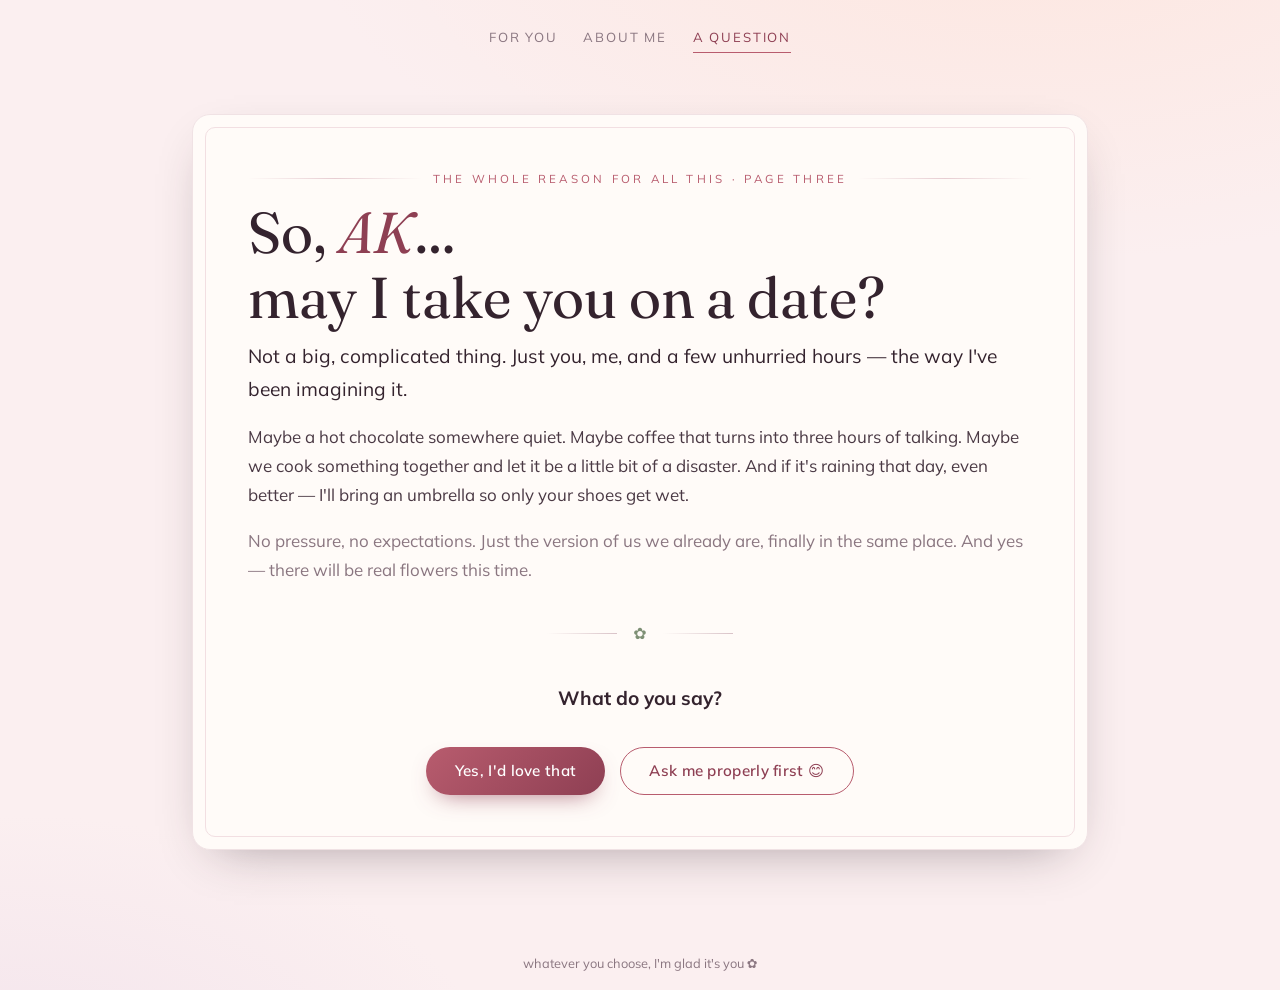
==== date.html @ 76b8cc21 "Add files via upload files added" ====
<!DOCTYPE html>
<html lang="en">
<head>
  <meta charset="UTF-8" />
  <meta name="viewport" content="width=device-width, initial-scale=1.0" />
  <title>A Question · For AK</title>
  <meta name="description" content="One question, asked properly." />
  <link rel="stylesheet" href="style.css" />
  <link rel="icon" href="data:image/svg+xml,%3Csvg xmlns='http://www.w3.org/2000/svg' viewBox='0 0 32 32'%3E%3Ctext y='26' font-size='26'%3E%F0%9F%8C%B8%3C/text%3E%3C/svg%3E" />
</head>
<body>

  <div class="petals" aria-hidden="true">
    <svg class="petal" viewBox="0 0 32 32"><path d="M16 2 C22 8 26 14 16 30 C6 14 10 8 16 2 Z" fill="#e79bab"/></svg>
    <svg class="petal" viewBox="0 0 32 32"><path d="M16 2 C22 8 26 14 16 30 C6 14 10 8 16 2 Z" fill="#f2c1cb"/></svg>
    <svg class="petal" viewBox="0 0 32 32"><path d="M16 2 C22 8 26 14 16 30 C6 14 10 8 16 2 Z" fill="#e79bab"/></svg>
    <svg class="petal" viewBox="0 0 32 32"><path d="M16 2 C22 8 26 14 16 30 C6 14 10 8 16 2 Z" fill="#f7d7bd"/></svg>
    <svg class="petal" viewBox="0 0 32 32"><path d="M16 2 C22 8 26 14 16 30 C6 14 10 8 16 2 Z" fill="#f2c1cb"/></svg>
    <svg class="petal" viewBox="0 0 32 32"><path d="M16 2 C22 8 26 14 16 30 C6 14 10 8 16 2 Z" fill="#e79bab"/></svg>
    <svg class="petal" viewBox="0 0 32 32"><path d="M16 2 C22 8 26 14 16 30 C6 14 10 8 16 2 Z" fill="#f7d7bd"/></svg>
  </div>

  <nav class="top">
    <a href="index.html">For You</a>
    <a href="me.html">About Me</a>
    <a href="date.html" aria-current="page">A Question</a>
  </nav>

  <main class="wrap">
    <article class="letter">
      <p class="eyebrow">the whole reason for all this · page three</p>

      <h1>So, <em>AK</em>&hellip;<br />may I take you on a date?</h1>

      <p class="lead">
        Not a big, complicated thing. Just you, me, and a few unhurried hours &mdash;
        the way I've been imagining it.
      </p>

      <p>
        Maybe a hot chocolate somewhere quiet. Maybe coffee that turns into three hours of talking.
        Maybe we cook something together and let it be a little bit of a disaster. And if it's
        raining that day, even better &mdash; I'll bring an umbrella so only your shoes get wet.
      </p>

      <p class="muted">
        No pressure, no expectations. Just the version of us we already are, finally in the same place.
        And yes &mdash; there will be real flowers this time.
      </p>

      <div class="divider"><span class="line"></span>&#10047;<span class="line"></span></div>

      <!-- Interactive yes moment -->
      <div id="ask" class="center">
        <p class="lead center"><strong>What do you say?</strong></p>
        <div class="btn-row">
          <button class="btn" id="yesBtn">Yes, I'd love that</button>
          <button class="btn ghost" id="maybeBtn">Ask me properly first &#128522;</button>
        </div>
      </div>

      <div id="reply" class="center" hidden>
        <p class="signoff" id="replyText"></p>
        <p class="muted" id="replySub"></p>
      </div>
    </article>
  </main>

  <footer class="foot">whatever you choose, I'm glad it's you &#10047;</footer>

  <script>
    const yesBtn   = document.getElementById('yesBtn');
    const maybeBtn = document.getElementById('maybeBtn');
    const ask      = document.getElementById('ask');
    const reply    = document.getElementById('reply');
    const replyText= document.getElementById('replyText');
    const replySub = document.getElementById('replySub');

    const reduce = window.matchMedia('(prefers-reduced-motion: reduce)').matches;

    function bloom() {
      if (reduce) return;
      const emojis = ['\u{1F338}', '\u{1F337}', '\u{1F33C}', '\u{1F490}'];
      for (let i = 0; i < 18; i++) {
        const f = document.createElement('div');
        f.textContent = emojis[Math.floor(Math.random() * emojis.length)];
        f.style.position = 'fixed';
        f.style.left = Math.random() * 100 + 'vw';
        f.style.top = '-40px';
        f.style.fontSize = (18 + Math.random() * 20) + 'px';
        f.style.zIndex = 5;
        f.style.pointerEvents = 'none';
        f.style.transition = 'transform 3.2s ease-in, opacity 3.2s ease-in';
        document.body.appendChild(f);
        requestAnimationFrame(() => {
          f.style.transform = `translateY(${window.innerHeight + 80}px) rotate(${Math.random()*540-270}deg)`;
          f.style.opacity = '0';
        });
        setTimeout(() => f.remove(), 3400);
      }
    }

    yesBtn.addEventListener('click', () => {
      ask.hidden = true;
      reply.hidden = false;
      replyText.textContent = 'You just made my whole year. \u{1F338}';
      replySub.textContent = "Now come tell me in person \u2014 I'll plan everything, you just say when.";
      bloom();
      reply.scrollIntoView({ behavior: reduce ? 'auto' : 'smooth', block: 'center' });
    });

    maybeBtn.addEventListener('click', () => {
      ask.hidden = true;
      reply.hidden = false;
      replyText.textContent = "That's completely fair. \u{1F60A}";
      replySub.textContent = "Consider this the warm-up. Ask me anything \u2014 I'm not going anywhere.";
      reply.scrollIntoView({ behavior: reduce ? 'auto' : 'smooth', block: 'center' });
    });
  </script>
</body>
</html>
---- style.css ----
/* =========================================================
   For AK — a little keepsake site
   Theme: "monsoon garden at dusk" — blush, dusty rose, sage, soft gold
   Shared styles for all pages
   ========================================================= */

@import url('https://fonts.googleapis.com/css2?family=Fraunces:ital,opsz,wght@0,9..144,400;0,9..144,500;0,9..144,600;1,9..144,400;1,9..144,500&family=Mulish:wght@300;400;500;600&display=swap');

:root {
  --ink:        #34232e;   /* deep plum-brown, main text */
  --bg:         #fbeff0;   /* pale blush background      */
  --paper:      #fffbf8;   /* card / letter surface      */
  --rose:       #b85c6e;   /* dusty rose accent          */
  --rose-deep:  #8e3f53;   /* deeper rose for hovers     */
  --sage:       #7e9075;   /* muted stem green           */
  --gold:       #c6a15b;   /* soft gold detail           */
  --muted:      #8a7680;   /* muted supporting text      */

  --display: 'Fraunces', Georgia, serif;
  --body:    'Mulish', system-ui, sans-serif;

  --maxw: 940px;
  --radius: 18px;
  --shadow: 0 18px 50px -24px rgba(52, 35, 46, 0.45);
}

* { box-sizing: border-box; }

html { scroll-behavior: smooth; }

body {
  margin: 0;
  font-family: var(--body);
  color: var(--ink);
  background:
    radial-gradient(1200px 600px at 80% -10%, #fde6df 0%, transparent 60%),
    radial-gradient(900px 500px at 0% 110%, #f3e4ec 0%, transparent 55%),
    var(--bg);
  line-height: 1.7;
  min-height: 100vh;
  -webkit-font-smoothing: antialiased;
}

/* ---------- Ambient drifting petals ---------- */
.petals { position: fixed; inset: 0; overflow: hidden; pointer-events: none; z-index: 0; }
.petal {
  position: absolute;
  top: -8%;
  width: 26px; height: 26px;
  opacity: 0.55;
  animation: fall linear infinite;
}
.petal:nth-child(1){ left: 8%;  animation-duration: 17s; animation-delay: 0s;   }
.petal:nth-child(2){ left: 22%; animation-duration: 22s; animation-delay: 4s;   width: 20px; height: 20px;}
.petal:nth-child(3){ left: 39%; animation-duration: 19s; animation-delay: 9s;   }
.petal:nth-child(4){ left: 55%; animation-duration: 24s; animation-delay: 2s;   width: 30px; height: 30px;}
.petal:nth-child(5){ left: 70%; animation-duration: 20s; animation-delay: 6s;   }
.petal:nth-child(6){ left: 85%; animation-duration: 23s; animation-delay: 11s;  width: 18px; height: 18px;}
.petal:nth-child(7){ left: 93%; animation-duration: 18s; animation-delay: 3s;   }

@keyframes fall {
  0%   { transform: translateY(-10vh) rotate(0deg);   opacity: 0; }
  10%  { opacity: 0.6; }
  90%  { opacity: 0.6; }
  100% { transform: translateY(112vh) rotate(300deg); opacity: 0; }
}

/* ---------- Layout ---------- */
.wrap {
  position: relative;
  z-index: 1;
  max-width: var(--maxw);
  margin: 0 auto;
  padding: 2rem 1.4rem 4rem;
}

/* ---------- Top navigation ---------- */
nav.top {
  position: relative;
  z-index: 2;
  display: flex;
  justify-content: center;
  gap: 1.6rem;
  padding: 1.6rem 1rem 0.4rem;
  flex-wrap: wrap;
}
nav.top a {
  font-family: var(--body);
  font-size: 0.82rem;
  letter-spacing: 0.14em;
  text-transform: uppercase;
  color: var(--muted);
  text-decoration: none;
  padding-bottom: 4px;
  border-bottom: 1.5px solid transparent;
  transition: color .25s, border-color .25s;
}
nav.top a:hover,
nav.top a[aria-current="page"] { color: var(--rose-deep); border-color: var(--rose); }

/* ---------- The "letter" card ---------- */
.letter {
  background: var(--paper);
  border-radius: var(--radius);
  box-shadow: var(--shadow);
  border: 1px solid #f0e2e4;
  padding: clamp(1.8rem, 5vw, 3.4rem);
  margin-top: 1.4rem;
  position: relative;
}
.letter::before {
  /* soft inner keyline like an embossed card */
  content: "";
  position: absolute;
  inset: 12px;
  border: 1px solid #f2dfe2;
  border-radius: calc(var(--radius) - 8px);
  pointer-events: none;
}

/* ---------- Eyebrow / small labels ---------- */
.eyebrow {
  font-family: var(--body);
  font-size: 0.72rem;
  letter-spacing: 0.28em;
  text-transform: uppercase;
  color: var(--rose);
  margin: 0 0 0.8rem;
  display: flex; align-items: center; gap: 0.7rem;
}
.eyebrow::before, .eyebrow::after {
  content: ""; height: 1px; flex: 1 1 auto; background: linear-gradient(90deg, transparent, #e7cdd2, transparent);
}
.eyebrow.left::before { display: none; }

/* ---------- Headings & text ---------- */
h1, h2, h3 { font-family: var(--display); font-weight: 500; color: var(--ink); line-height: 1.12; margin: 0 0 0.6rem; }
h1 { font-size: clamp(2.4rem, 7vw, 3.6rem); font-weight: 400; }
h1 em { font-style: italic; color: var(--rose-deep); }
h2 { font-size: clamp(1.6rem, 4.5vw, 2.2rem); margin-top: 2.4rem; }
h3 { font-size: 1.15rem; }

p { margin: 0 0 1.1rem; color: #4a3944; font-size: 1.06rem; }
p.lead { font-size: 1.2rem; color: var(--ink); }
.muted { color: var(--muted); }
a.inline { color: var(--rose-deep); }

.center { text-align: center; }
.signoff {
  font-family: var(--display);
  font-style: italic;
  font-size: 1.35rem;
  color: var(--rose-deep);
  margin-top: 1.8rem;
}

/* ---------- Pressed-flower divider ---------- */
.divider { display: flex; align-items: center; justify-content: center; gap: 1rem; margin: 2.2rem 0; color: var(--sage); }
.divider .line { height: 1px; width: 70px; background: linear-gradient(90deg, transparent, #d9c3c8); }

/* ---------- "Things about you" list ---------- */
.notes { list-style: none; margin: 1.4rem 0 0; padding: 0; display: grid; gap: 0.9rem; }
.notes li {
  display: flex; gap: 0.9rem; align-items: flex-start;
  padding: 0.9rem 1rem; border-radius: 12px;
  background: linear-gradient(180deg, #fff 0%, #fdf5f6 100%);
  border: 1px solid #f2e2e5;
}
.notes li .bud { flex: 0 0 auto; color: var(--rose); margin-top: 2px; }
.notes li span.txt { color: #4a3944; }

/* ---------- Observation cards (About Her page) ---------- */
.observations {
  list-style: none;
  margin: 1.6rem 0 0;
  padding: 0;
  display: grid;
  gap: 1rem;
  grid-template-columns: 1fr;
}
@media (min-width: 640px) {
  .observations { grid-template-columns: 1fr 1fr; }
}
.observations li {
  padding: 1.15rem 1.25rem;
  border-radius: 14px;
  background: linear-gradient(180deg, #fff 0%, #fdf5f6 100%);
  border: 1px solid #f2e2e5;
  transition: transform .25s, box-shadow .25s, border-color .25s;
}
.observations li:hover {
  transform: translateY(-3px);
  box-shadow: 0 14px 30px -18px rgba(142, 63, 83, 0.45);
  border-color: #ecccd3;
}
.observations li .t {
  display: block;
  font-family: var(--display);
  font-style: italic;
  font-size: 1.14rem;
  color: var(--rose-deep);
  margin-bottom: 0.3rem;
}
.observations li .t::before { content: "\275C\00a0"; color: var(--sage); font-style: normal; }
.observations li .d { color: #4a3944; font-size: 1rem; margin: 0; }

/* Full-width card that spans both columns for a highlighted line */
@media (min-width: 640px) {
  .observations li.span { grid-column: 1 / -1; }
}
.observations li.span {
  background: linear-gradient(135deg, #fbe6ea 0%, #f7eef0 100%);
  border-color: #efcdd4;
}

/* ---------- Buttons ---------- */
.btn {
  display: inline-block;
  font-family: var(--body);
  font-weight: 600;
  font-size: 0.95rem;
  letter-spacing: 0.02em;
  color: #fff;
  background: linear-gradient(135deg, var(--rose) 0%, var(--rose-deep) 100%);
  padding: 0.85rem 1.8rem;
  border-radius: 999px;
  text-decoration: none;
  border: none;
  cursor: pointer;
  box-shadow: 0 10px 24px -12px rgba(142, 63, 83, 0.8);
  transition: transform .2s, box-shadow .2s;
}
.btn:hover { transform: translateY(-2px); box-shadow: 0 16px 30px -12px rgba(142, 63, 83, 0.9); }
.btn.ghost {
  background: transparent; color: var(--rose-deep);
  border: 1.5px solid var(--rose); box-shadow: none;
}
.btn.ghost:hover { background: #fbeef1; }

.btn-row { display: flex; gap: 0.9rem; flex-wrap: wrap; justify-content: center; margin-top: 2rem; }

/* ---------- Page turn hint at bottom ---------- */
.next {
  margin-top: 2.6rem; text-align: center;
}
.next a {
  font-family: var(--display); font-style: italic; font-size: 1.15rem;
  color: var(--rose-deep); text-decoration: none;
  border-bottom: 1px solid #e6ccd1; padding-bottom: 3px;
}
.next a:hover { border-color: var(--rose); }

/* ---------- Footer ---------- */
footer.foot { text-align: center; color: var(--muted); font-size: 0.8rem; padding: 2.4rem 1rem 1rem; position: relative; z-index: 1; }

/* ---------- Focus visibility ---------- */
:focus-visible { outline: 2px solid var(--rose); outline-offset: 3px; border-radius: 4px; }

/* ---------- Reduced motion ---------- */
@media (prefers-reduced-motion: reduce) {
  .petal { animation: none; display: none; }
  html { scroll-behavior: auto; }
  .btn:hover { transform: none; }
}
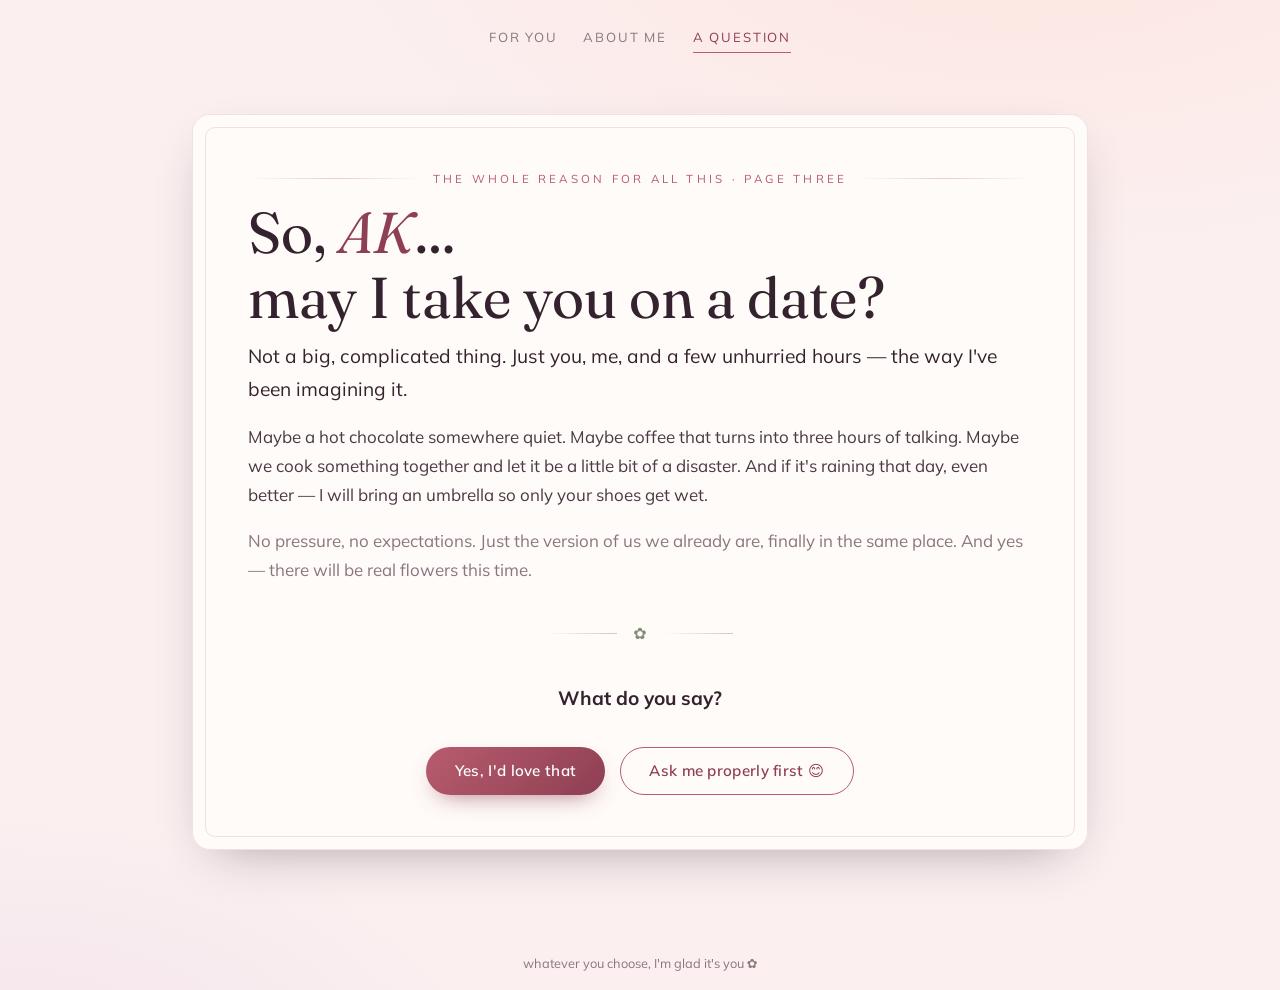
==== commit 8749a039: "small change" ====
--- a/date.html
+++ b/date.html
@@ -40,7 +40,7 @@
       <p>
         Maybe a hot chocolate somewhere quiet. Maybe coffee that turns into three hours of talking.
         Maybe we cook something together and let it be a little bit of a disaster. And if it's
-        raining that day, even better &mdash; I'll bring an umbrella so only your shoes get wet.
+        raining that day, even better &mdash; I will bring an umbrella so only your shoes get wet.
       </p>
 
       <p class="muted">
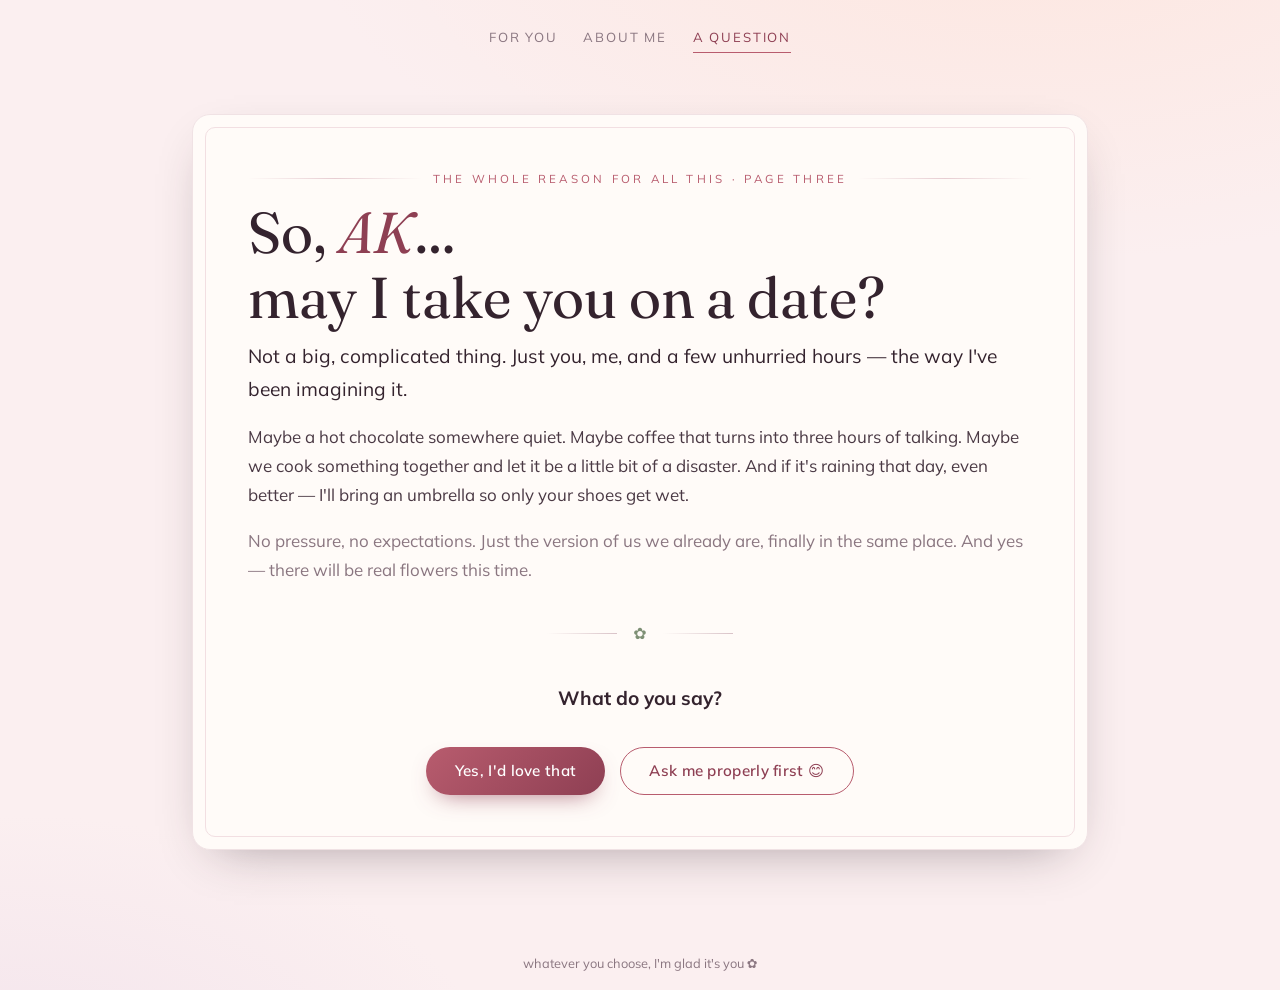
==== commit f0ea204b: "updated for you page" ====
--- a/date.html
+++ b/date.html
@@ -40,7 +40,7 @@
       <p>
         Maybe a hot chocolate somewhere quiet. Maybe coffee that turns into three hours of talking.
         Maybe we cook something together and let it be a little bit of a disaster. And if it's
-        raining that day, even better &mdash; I will bring an umbrella so only your shoes get wet.
+        raining that day, even better &mdash; I'll bring an umbrella so only your shoes get wet.
       </p>
 
       <p class="muted">
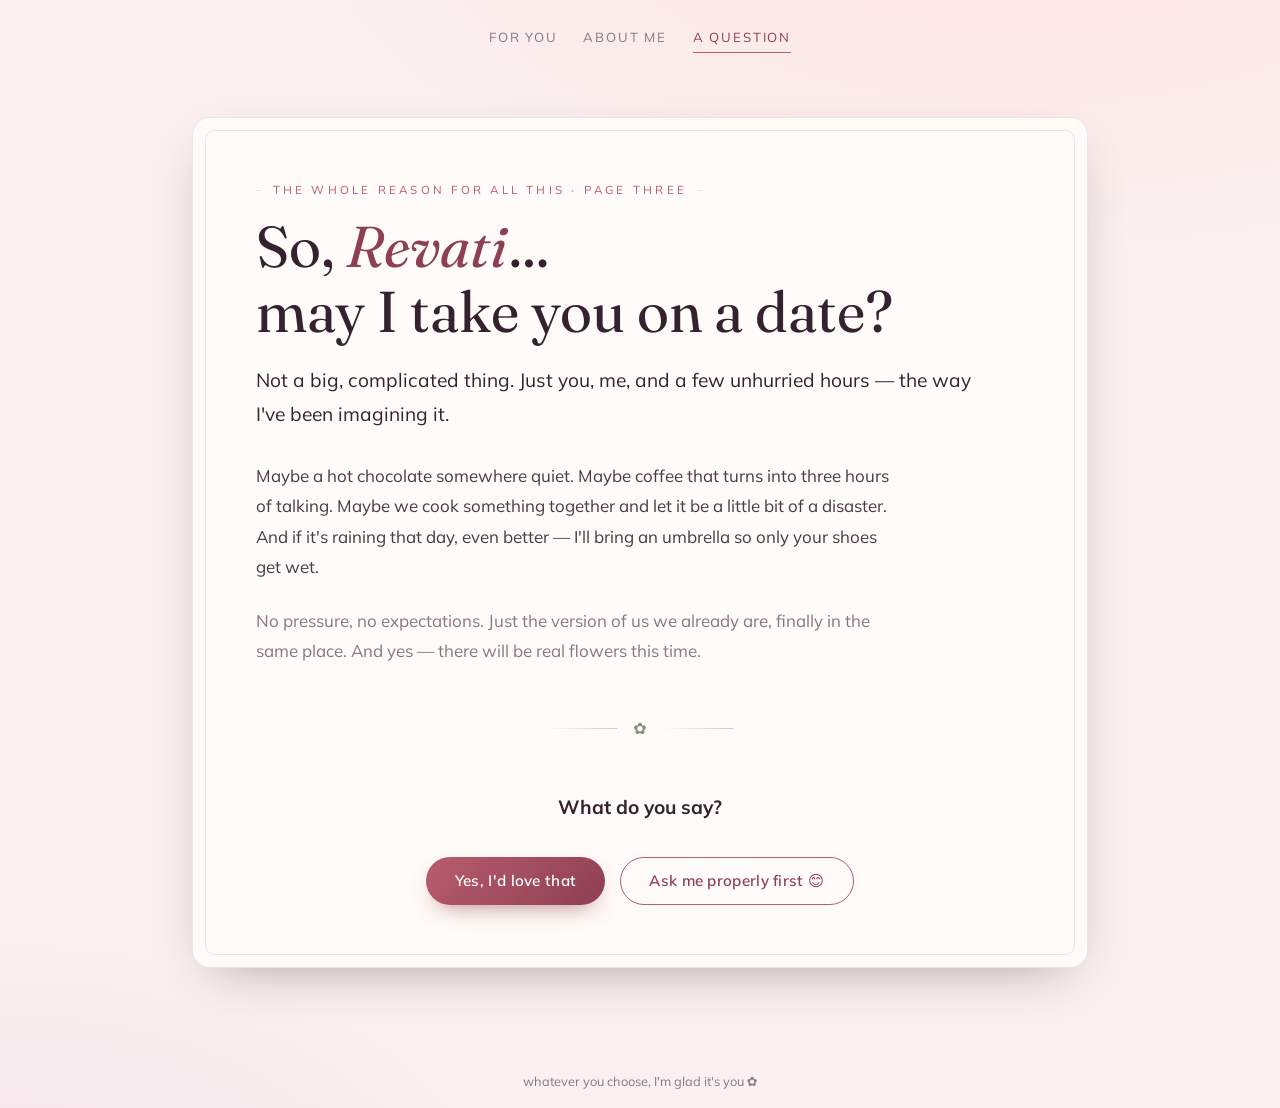
==== commit 17472888: "updated content" ====
--- a/date.html
+++ b/date.html
@@ -3,7 +3,7 @@
 <head>
   <meta charset="UTF-8" />
   <meta name="viewport" content="width=device-width, initial-scale=1.0" />
-  <title>A Question · For AK</title>
+  <title>A Question · For Revati</title>
   <meta name="description" content="One question, asked properly." />
   <link rel="stylesheet" href="style.css" />
   <link rel="icon" href="data:image/svg+xml,%3Csvg xmlns='http://www.w3.org/2000/svg' viewBox='0 0 32 32'%3E%3Ctext y='26' font-size='26'%3E%F0%9F%8C%B8%3C/text%3E%3C/svg%3E" />
@@ -30,7 +30,7 @@
     <article class="letter">
       <p class="eyebrow">the whole reason for all this · page three</p>
 
-      <h1>So, <em>AK</em>&hellip;<br />may I take you on a date?</h1>
+      <h1>So, <em>Revati</em>&hellip;<br />may I take you on a date?</h1>
 
       <p class="lead">
         Not a big, complicated thing. Just you, me, and a few unhurried hours &mdash;
--- a/style.css
+++ b/style.css
@@ -1,5 +1,5 @@
 /* =========================================================
-   For AK — a little keepsake site
+   For Revati — a little keepsake site
    Theme: "monsoon garden at dusk" — blush, dusty rose, sage, soft gold
    Shared styles for all pages
    ========================================================= */
@@ -104,8 +104,8 @@
   border-radius: var(--radius);
   box-shadow: var(--shadow);
   border: 1px solid #f0e2e4;
-  padding: clamp(1.8rem, 5vw, 3.4rem);
-  margin-top: 1.4rem;
+  padding: clamp(2rem, 5.5vw, 3.9rem);
+  margin-top: 1.6rem;
   position: relative;
 }
 .letter::before {
@@ -134,28 +134,30 @@
 .eyebrow.left::before { display: none; }
 
 /* ---------- Headings & text ---------- */
-h1, h2, h3 { font-family: var(--display); font-weight: 500; color: var(--ink); line-height: 1.12; margin: 0 0 0.6rem; }
-h1 { font-size: clamp(2.4rem, 7vw, 3.6rem); font-weight: 400; }
+h1, h2, h3 { font-family: var(--display); font-weight: 500; color: var(--ink); line-height: 1.14; margin: 0 0 0.6rem; }
+h1 { font-size: clamp(2.4rem, 7vw, 3.6rem); font-weight: 400; margin-bottom: 1.1rem; }
 h1 em { font-style: italic; color: var(--rose-deep); }
-h2 { font-size: clamp(1.6rem, 4.5vw, 2.2rem); margin-top: 2.4rem; }
+h2 { font-size: clamp(1.6rem, 4.5vw, 2.2rem); margin-top: 3rem; margin-bottom: 1rem; }
 h3 { font-size: 1.15rem; }
 
-p { margin: 0 0 1.1rem; color: #4a3944; font-size: 1.06rem; }
-p.lead { font-size: 1.2rem; color: var(--ink); }
+p { margin: 0 0 1.45rem; color: #4a3944; font-size: 1.06rem; line-height: 1.8; max-width: 64ch; }
+p.lead { font-size: 1.2rem; color: var(--ink); margin-bottom: 1.8rem; max-width: 60ch; }
 .muted { color: var(--muted); }
 a.inline { color: var(--rose-deep); }
 
-.center { text-align: center; }
+.center { text-align: center; margin-left: auto; margin-right: auto; }
 .signoff {
   font-family: var(--display);
   font-style: italic;
   font-size: 1.35rem;
+  line-height: 1.5;
   color: var(--rose-deep);
-  margin-top: 1.8rem;
+  margin-top: 2.2rem;
+  max-width: 46ch;
 }
 
 /* ---------- Pressed-flower divider ---------- */
-.divider { display: flex; align-items: center; justify-content: center; gap: 1rem; margin: 2.2rem 0; color: var(--sage); }
+.divider { display: flex; align-items: center; justify-content: center; gap: 1rem; margin: 3rem 0; color: var(--sage); }
 .divider .line { height: 1px; width: 70px; background: linear-gradient(90deg, transparent, #d9c3c8); }
 
 /* ---------- "Things about you" list ---------- */
@@ -172,17 +174,18 @@
 /* ---------- Observation cards (About Her page) ---------- */
 .observations {
   list-style: none;
-  margin: 1.6rem 0 0;
+  margin: 1.4rem 0 0;
   padding: 0;
   display: grid;
-  gap: 1rem;
+  gap: 1.2rem;
   grid-template-columns: 1fr;
+  align-items: start;
 }
 @media (min-width: 640px) {
   .observations { grid-template-columns: 1fr 1fr; }
 }
 .observations li {
-  padding: 1.15rem 1.25rem;
+  padding: 1.5rem 1.6rem;
   border-radius: 14px;
   background: linear-gradient(180deg, #fff 0%, #fdf5f6 100%);
   border: 1px solid #f2e2e5;
@@ -197,12 +200,13 @@
   display: block;
   font-family: var(--display);
   font-style: italic;
-  font-size: 1.14rem;
+  font-size: 1.2rem;
+  line-height: 1.3;
   color: var(--rose-deep);
-  margin-bottom: 0.3rem;
+  margin-bottom: 0.55rem;
 }
 .observations li .t::before { content: "\275C\00a0"; color: var(--sage); font-style: normal; }
-.observations li .d { color: #4a3944; font-size: 1rem; margin: 0; }
+.observations li .d { color: #4a3944; font-size: 1rem; line-height: 1.75; margin: 0; max-width: none; }
 
 /* Full-width card that spans both columns for a highlighted line */
 @media (min-width: 640px) {
@@ -256,9 +260,124 @@
 /* ---------- Focus visibility ---------- */
 :focus-visible { outline: 2px solid var(--rose); outline-offset: 3px; border-radius: 4px; }
 
+/* =========================================================
+   Interactive tiles + motion (progressive enhancement)
+   Activates only once JS marks the list enhanced.
+   Without JS, every card stays fully open and readable.
+   ========================================================= */
+
+/* gentle page-load lift for the whole letter */
+@keyframes riseIn { from { opacity: 0; transform: translateY(16px); } to { opacity: 1; transform: none; } }
+.letter { animation: riseIn .7s ease both; }
+
+/* small caption JS drops in above the tiles */
+.observations.is-enhanced { margin-top: 0.4rem; }
+.tiles-hint {
+  text-align: center;
+  color: var(--muted);
+  font-size: 0.8rem;
+  letter-spacing: 0.05em;
+  margin: 1.4rem 0 0.7rem;
+}
+
+/* --- enhanced (clickable) tiles --- */
+.observations.is-enhanced li {
+  cursor: pointer;
+  position: relative;
+}
+.observations.is-enhanced li::after {
+  content: "\2740";               /* floral heart mark */
+  position: absolute;
+  top: 1.4rem;
+  right: 1.4rem;
+  color: var(--rose);
+  font-size: 0.95rem;
+  transition: transform .45s cubic-bezier(.2,.8,.2,1), color .3s;
+}
+.observations.is-enhanced li:hover::after { color: var(--rose-deep); }
+.observations.is-enhanced li.open::after { transform: rotate(225deg); color: var(--rose-deep); }
+
+/* collapse the description; unfold on .open */
+.observations.is-enhanced li .d {
+  max-height: 0;
+  opacity: 0;
+  margin-top: 0;
+  transform: translateY(-4px);
+  overflow: hidden;
+  transition: max-height .5s cubic-bezier(.2,.8,.2,1),
+              opacity .4s ease,
+              margin-top .5s ease,
+              transform .5s ease;
+}
+.observations.is-enhanced li.open .d {
+  max-height: 26em;
+  opacity: 1;
+  margin-top: 0.6rem;
+  transform: none;
+}
+.observations.is-enhanced li:active { transform: translateY(-1px) scale(.995); }
+.observations.is-enhanced li.open {
+  border-color: #eebfc8;
+  box-shadow: 0 14px 34px -20px rgba(142, 63, 83, 0.55);
+}
+
+/* ink underline that draws itself under the title on hover */
+.observations.is-enhanced li .t { position: relative; margin-bottom: 0; padding-right: 1.6rem; }
+.observations.is-enhanced li .t::after {
+  content: "";
+  position: absolute;
+  left: 0; bottom: -3px;
+  height: 1.5px; width: 0;
+  background: linear-gradient(90deg, var(--rose), transparent);
+  transition: width .45s cubic-bezier(.2,.8,.2,1);
+}
+.observations.is-enhanced li:hover .t::after,
+.observations.is-enhanced li.open .t::after { width: 72%; }
+
+/* --- words that "bloom" in, one after another --- */
+.observations.is-enhanced li .d .wd {
+  display: inline-block;
+  opacity: 0;
+  transform: translateY(10px);
+  filter: blur(5px);
+  transition: opacity .5s ease, transform .5s cubic-bezier(.2,.8,.2,1), filter .5s ease;
+  will-change: opacity, transform, filter;
+}
+.observations.is-enhanced li .d .wd.on {
+  opacity: 1;
+  transform: none;
+  filter: none;
+}
+
+/* petals that drift up when a card finishes */
+.burst-petal {
+  position: absolute;
+  pointer-events: none;
+  z-index: 4;
+  opacity: 0;
+  animation: petalFloat 1.35s cubic-bezier(.2,.7,.3,1) forwards;
+  filter: drop-shadow(0 3px 4px rgba(142,63,83,0.18));
+}
+.burst-petal svg { width: 100%; height: 100%; display: block; }
+@keyframes petalFloat {
+  0%   { opacity: 0;   transform: translate(0, 0) rotate(0deg) scale(.4); }
+  20%  { opacity: 1;   transform: translate(0, -8px) rotate(25deg) scale(1.05); }
+  100% { opacity: 0;   transform: translate(var(--dx, 0), var(--dy, -110px)) rotate(var(--dr, 200deg)) scale(.9); }
+}
+
+/* --- scroll reveal --- */
+.reveal { opacity: 0; transform: translateY(20px); transition: opacity .6s ease, transform .6s ease; }
+.reveal.in { opacity: 1; transform: none; }
+
 /* ---------- Reduced motion ---------- */
 @media (prefers-reduced-motion: reduce) {
   .petal { animation: none; display: none; }
   html { scroll-behavior: auto; }
   .btn:hover { transform: none; }
-}
+  .letter { animation: none; }
+  .reveal { opacity: 1; transform: none; transition: none; }
+  .observations.is-enhanced li .d { transition: opacity .2s ease; }
+  .observations.is-enhanced li::after { transition: color .2s ease; }
+  .type-cursor, .burst-petal { display: none; }
+  .observations.is-enhanced li .d .wd { opacity: 1; transform: none; filter: none; transition: none; }
+}
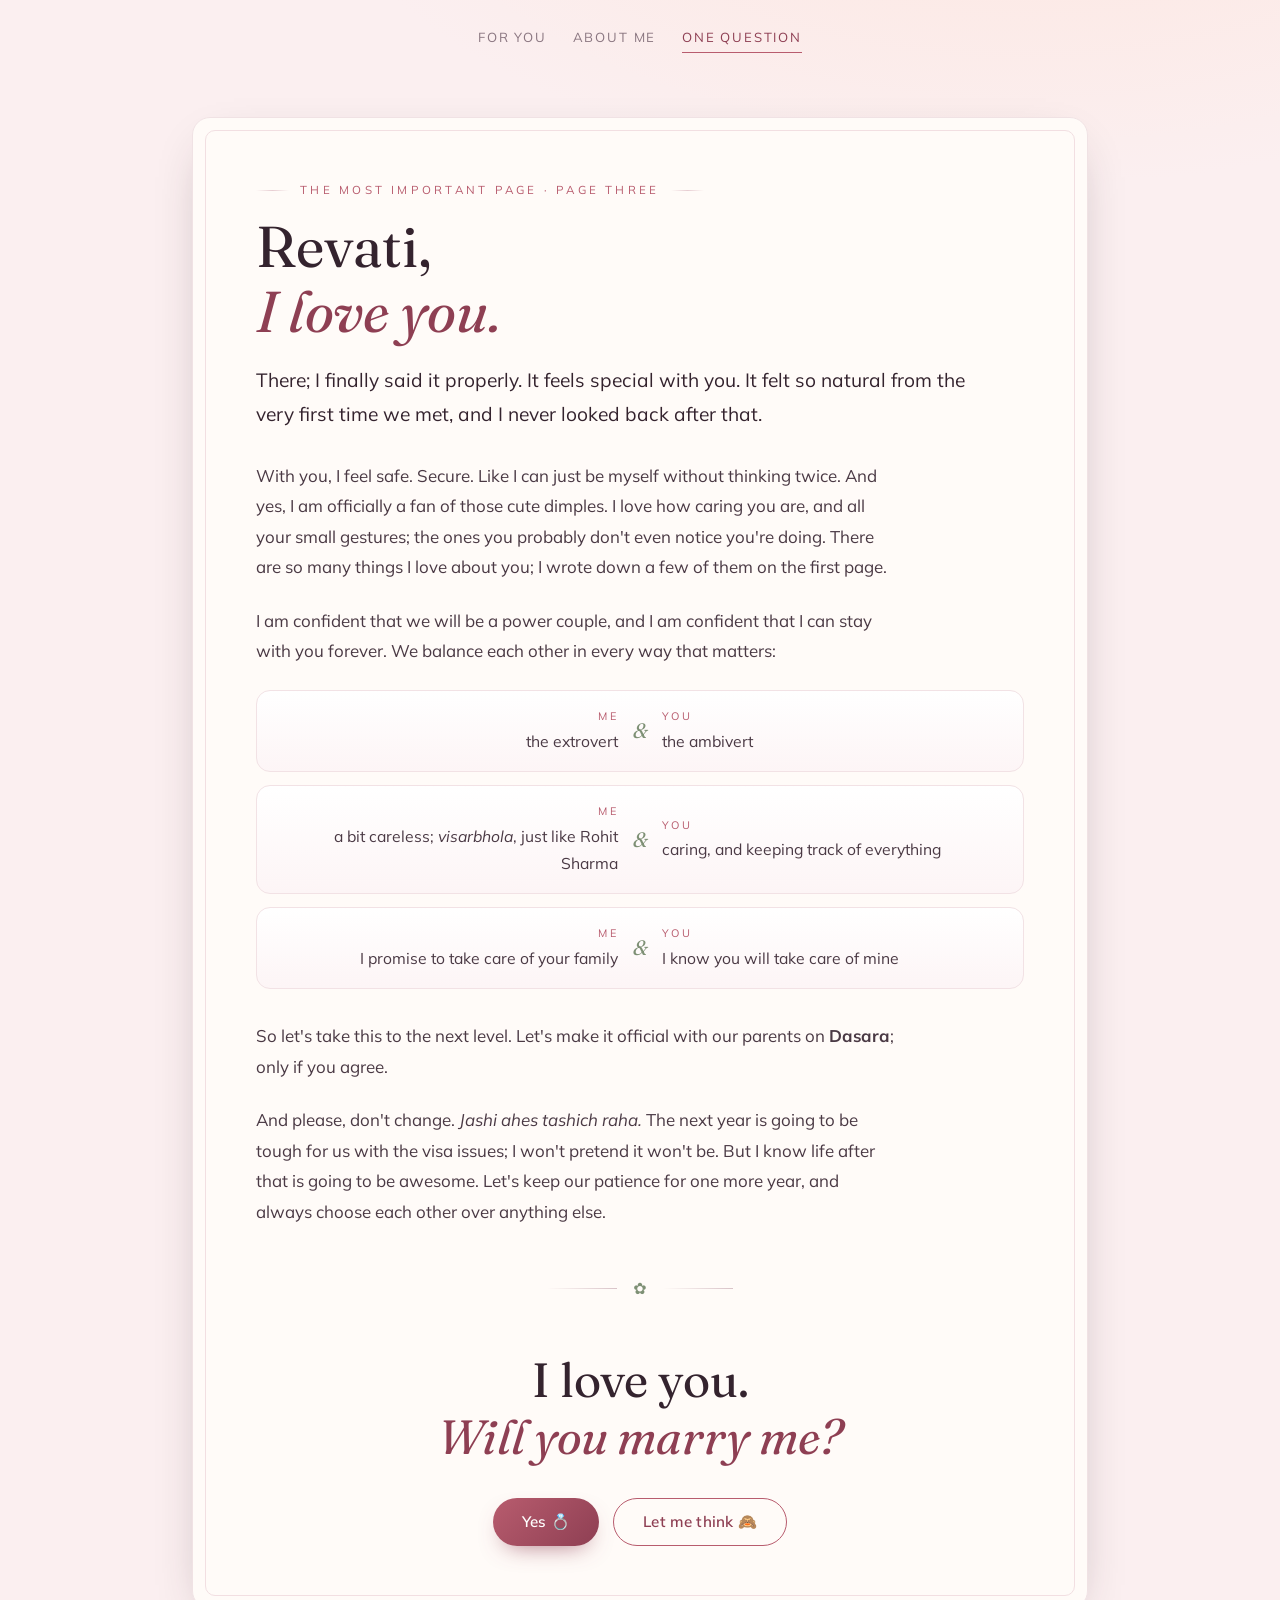
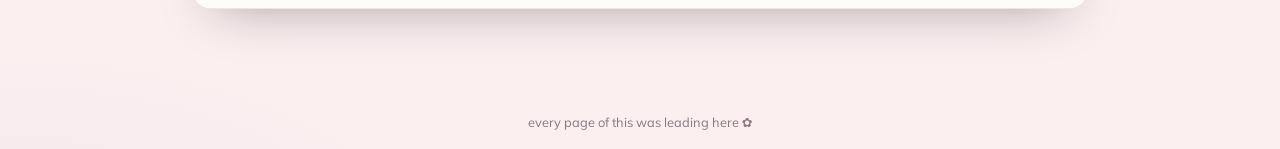
==== commit 3a3af71c: "updated proposal" ====
--- a/date.html
+++ b/date.html
@@ -3,10 +3,94 @@
 <head>
   <meta charset="UTF-8" />
   <meta name="viewport" content="width=device-width, initial-scale=1.0" />
-  <title>A Question · For Revati</title>
-  <meta name="description" content="One question, asked properly." />
+  <title>One Question · For Revati</title>
+  <meta name="description" content="The most important page." />
   <link rel="stylesheet" href="style.css" />
-  <link rel="icon" href="data:image/svg+xml,%3Csvg xmlns='http://www.w3.org/2000/svg' viewBox='0 0 32 32'%3E%3Ctext y='26' font-size='26'%3E%F0%9F%8C%B8%3C/text%3E%3C/svg%3E" />
+  <link rel="icon" href="data:image/svg+xml,%3Csvg xmlns='http://www.w3.org/2000/svg' viewBox='0 0 32 32'%3E%3Ctext y='26' font-size='26'%3E%F0%9F%92%8D%3C/text%3E%3C/svg%3E" />
+  <style>
+    /* ---------- page-only styles for the proposal ---------- */
+
+    /* "we balance each other" pairs */
+    .balance {
+      list-style: none; padding: 0; margin: 0.4rem 0 2rem;
+      display: grid; gap: 0.8rem;
+    }
+    .balance li {
+      display: grid; grid-template-columns: 1fr auto 1fr; align-items: center; gap: 0.9rem;
+      padding: 1rem 1.2rem; border-radius: 14px;
+      background: linear-gradient(180deg, #fff 0%, #fdf5f6 100%);
+      border: 1px solid #f2e2e5;
+    }
+    .balance .who {
+      display: block; font-size: 0.68rem; letter-spacing: 0.22em; text-transform: uppercase;
+      color: var(--rose); margin-bottom: 0.15rem;
+    }
+    .balance .me  { text-align: right; }
+    .balance .you { text-align: left; }
+    .balance .txt { color: #4a3944; font-size: 0.98rem; line-height: 1.5; }
+    .balance .amp { font-family: var(--display); font-style: italic; color: var(--sage); font-size: 1.3rem; }
+    @media (max-width: 520px) {
+      .balance li { grid-template-columns: 1fr; text-align: center; gap: 0.3rem; }
+      .balance .me, .balance .you { text-align: center; }
+    }
+
+    /* the question itself */
+    .question {
+      font-family: var(--display); font-weight: 400;
+      font-size: clamp(2rem, 6vw, 3rem); line-height: 1.2;
+      color: var(--ink); text-align: center; margin: 0 auto 0.4rem;
+    }
+    .question em { color: var(--rose-deep); }
+
+    /* the ring reveal */
+    #reply { padding-top: 0.6rem; }
+    .ring-wrap { position: relative; width: 190px; height: 190px; margin: 0 auto 0.6rem; }
+    .ring-wrap svg.ring { width: 100%; height: 100%; display: block; overflow: visible; }
+    .ring-wrap.show svg.ring { animation: ringPop 1.1s cubic-bezier(.2,.9,.25,1.25) both; }
+    .ring-wrap::before {
+      content: ""; position: absolute; inset: 8%; border-radius: 50%;
+      background: radial-gradient(circle, rgba(247, 215, 189, .75) 0%, rgba(242, 193, 203, .35) 45%, transparent 70%);
+      opacity: 0; transform: scale(.6);
+    }
+    .ring-wrap.show::before { animation: glow 2.6s ease-out .3s both; }
+    .sparkle { transform-box: fill-box; transform-origin: center; opacity: 0; }
+    .ring-wrap.show .sparkle { animation: twinkle 1.8s ease-in-out infinite; }
+    .ring-wrap.show .sparkle.s2 { animation-delay: .5s; }
+    .ring-wrap.show .sparkle.s3 { animation-delay: 1s; }
+
+    @keyframes ringPop {
+      0%   { opacity: 0; transform: translateY(30px) scale(.3) rotate(-25deg); }
+      60%  { opacity: 1; transform: translateY(-6px) scale(1.08) rotate(6deg); }
+      100% { opacity: 1; transform: none; }
+    }
+    @keyframes glow {
+      0%   { opacity: 0; transform: scale(.6); }
+      40%  { opacity: 1; transform: scale(1.15); }
+      100% { opacity: .7; transform: scale(1); }
+    }
+    @keyframes twinkle {
+      0%, 100% { opacity: 0; transform: scale(.4) rotate(0deg); }
+      50%      { opacity: 1; transform: scale(1) rotate(45deg); }
+    }
+
+    /* falling hearts */
+    .heart-drop {
+      position: fixed; top: -50px; z-index: 6; pointer-events: none;
+      animation: heartFall linear forwards;
+    }
+    .heart-drop svg { width: 100%; height: 100%; display: block; }
+    @keyframes heartFall {
+      0%   { transform: translate(0, 0) rotate(0deg); opacity: 0; }
+      8%   { opacity: 1; }
+      100% { transform: translate(var(--sway, 0px), calc(100vh + 80px)) rotate(var(--spin, 180deg)); opacity: .85; }
+    }
+
+    @media (prefers-reduced-motion: reduce) {
+      .ring-wrap.show svg.ring, .ring-wrap.show::before, .ring-wrap.show .sparkle { animation: none; }
+      .ring-wrap.show::before { opacity: .7; transform: none; }
+      .sparkle { opacity: 1; }
+    }
+  </style>
 </head>
 <body>
 
@@ -23,97 +107,172 @@
   <nav class="top">
     <a href="index.html">For You</a>
     <a href="me.html">About Me</a>
-    <a href="date.html" aria-current="page">A Question</a>
+    <a href="date.html" aria-current="page">One Question</a>
   </nav>
 
   <main class="wrap">
     <article class="letter">
-      <p class="eyebrow">the whole reason for all this · page three</p>
-
-      <h1>So, <em>Revati</em>&hellip;<br />may I take you on a date?</h1>
+      <p class="eyebrow">the most important page · page three</p>
+
+      <h1>Revati,<br /><em>I love you.</em></h1>
 
       <p class="lead">
-        Not a big, complicated thing. Just you, me, and a few unhurried hours &mdash;
-        the way I've been imagining it.
-      </p>
-
-      <p>
-        Maybe a hot chocolate somewhere quiet. Maybe coffee that turns into three hours of talking.
-        Maybe we cook something together and let it be a little bit of a disaster. And if it's
-        raining that day, even better &mdash; I'll bring an umbrella so only your shoes get wet.
-      </p>
-
-      <p class="muted">
-        No pressure, no expectations. Just the version of us we already are, finally in the same place.
-        And yes &mdash; there will be real flowers this time.
+        There; I finally said it properly. It feels special with you. It felt so natural from the
+        very first time we met, and I never looked back after that.
+      </p>
+
+      <p>
+        With you, I feel safe. Secure. Like I can just be myself without thinking twice. And yes, I am
+        officially a fan of those cute dimples. I love how caring you are, and all your small gestures;
+        the ones you probably don't even notice you're doing. There are so many things I love about you;
+        I wrote down a few of them on the first page.
+      </p>
+
+      <p>
+        I am confident that we will be a power couple, and I am confident that I can stay with you
+        forever. We balance each other in every way that matters:
+      </p>
+
+      <ul class="balance">
+        <li>
+          <span class="me"><span class="who">me</span><span class="txt">the extrovert</span></span>
+          <span class="amp">&amp;</span>
+          <span class="you"><span class="who">you</span><span class="txt">the ambivert</span></span>
+        </li>
+        <li>
+          <span class="me"><span class="who">me</span><span class="txt">a bit careless; <em>visarbhola</em>, just like Rohit Sharma</span></span>
+          <span class="amp">&amp;</span>
+          <span class="you"><span class="who">you</span><span class="txt">caring, and keeping track of everything</span></span>
+        </li>
+        <li>
+          <span class="me"><span class="who">me</span><span class="txt">I promise to take care of your family</span></span>
+          <span class="amp">&amp;</span>
+          <span class="you"><span class="who">you</span><span class="txt">I know you will take care of mine</span></span>
+        </li>
+      </ul>
+
+      <p>
+        So let's take this to the next level. Let's make it official with our parents on
+        <strong>Dasara</strong>; only if you agree.
+      </p>
+
+      <p>
+        And please, don't change. <em>Jashi ahes tashich raha.</em> The next year is going to be tough
+        for us with the visa issues; I won't pretend it won't be. But I know life after that is going
+        to be awesome. Let's keep our patience for one more year, and always choose each other over
+        anything else.
       </p>
 
       <div class="divider"><span class="line"></span>&#10047;<span class="line"></span></div>
 
-      <!-- Interactive yes moment -->
+      <!-- the question -->
       <div id="ask" class="center">
-        <p class="lead center"><strong>What do you say?</strong></p>
+        <p class="question">I love you.<br /><em>Will you marry me?</em></p>
         <div class="btn-row">
-          <button class="btn" id="yesBtn">Yes, I'd love that</button>
-          <button class="btn ghost" id="maybeBtn">Ask me properly first &#128522;</button>
+          <button class="btn" id="yesBtn">Yes &#128141;</button>
+          <button class="btn ghost" id="thinkBtn">Let me think &#128584;</button>
         </div>
       </div>
 
       <div id="reply" class="center" hidden>
+        <div class="ring-wrap" id="ringWrap" hidden aria-hidden="true">
+          <svg class="ring" viewBox="0 0 200 200">
+            <defs>
+              <linearGradient id="gold" x1="0" y1="0" x2="1" y2="1">
+                <stop offset="0" stop-color="#f3d99a"/>
+                <stop offset=".45" stop-color="#c6a15b"/>
+                <stop offset=".75" stop-color="#e9c97f"/>
+                <stop offset="1" stop-color="#9c7a3c"/>
+              </linearGradient>
+              <linearGradient id="gem" x1="0" y1="0" x2="0" y2="1">
+                <stop offset="0" stop-color="#ffffff"/>
+                <stop offset=".5" stop-color="#fbe6ea"/>
+                <stop offset="1" stop-color="#e3c4d0"/>
+              </linearGradient>
+            </defs>
+            <!-- band -->
+            <ellipse cx="100" cy="132" rx="52" ry="50" fill="none" stroke="url(#gold)" stroke-width="11"/>
+            <ellipse cx="100" cy="132" rx="52" ry="50" fill="none" stroke="#fff" stroke-opacity=".35" stroke-width="2" transform="translate(-3 -3)"/>
+            <!-- setting / prongs -->
+            <path d="M84 84 L92 70 M116 84 L108 70 M100 86 L100 72" stroke="url(#gold)" stroke-width="4" stroke-linecap="round"/>
+            <path d="M80 86 Q100 96 120 86" fill="none" stroke="url(#gold)" stroke-width="6" stroke-linecap="round"/>
+            <!-- diamond -->
+            <polygon points="74,52 126,52 138,64 100,98 62,64" fill="url(#gem)" stroke="#d9a9b6" stroke-width="1.5" stroke-linejoin="round"/>
+            <polyline points="62,64 138,64" fill="none" stroke="#d9a9b6" stroke-width="1.2"/>
+            <polyline points="74,52 86,64 100,52 114,64 126,52" fill="none" stroke="#d9a9b6" stroke-width="1.2" stroke-linejoin="round"/>
+            <polyline points="86,64 100,98 114,64" fill="none" stroke="#d9a9b6" stroke-width="1.2" stroke-linejoin="round"/>
+            <polygon points="78,55 90,55 84,61" fill="#fff" opacity=".9"/>
+            <!-- sparkles -->
+            <path class="sparkle s1" d="M150 40 l3 9 9 3 -9 3 -3 9 -3 -9 -9 -3 9 -3z" fill="#c6a15b"/>
+            <path class="sparkle s2" d="M46 34 l2 6 6 2 -6 2 -2 6 -2 -6 -6 -2 6 -2z" fill="#e79bab"/>
+            <path class="sparkle s3" d="M160 96 l2 6 6 2 -6 2 -2 6 -2 -6 -6 -2 6 -2z" fill="#e79bab"/>
+          </svg>
+        </div>
         <p class="signoff" id="replyText"></p>
         <p class="muted" id="replySub"></p>
       </div>
     </article>
   </main>
 
-  <footer class="foot">whatever you choose, I'm glad it's you &#10047;</footer>
+  <footer class="foot">every page of this was leading here &#10047;</footer>
 
   <script>
-    const yesBtn   = document.getElementById('yesBtn');
-    const maybeBtn = document.getElementById('maybeBtn');
-    const ask      = document.getElementById('ask');
-    const reply    = document.getElementById('reply');
-    const replyText= document.getElementById('replyText');
-    const replySub = document.getElementById('replySub');
+    const yesBtn    = document.getElementById('yesBtn');
+    const thinkBtn  = document.getElementById('thinkBtn');
+    const ask       = document.getElementById('ask');
+    const reply     = document.getElementById('reply');
+    const ringWrap  = document.getElementById('ringWrap');
+    const replyText = document.getElementById('replyText');
+    const replySub  = document.getElementById('replySub');
 
     const reduce = window.matchMedia('(prefers-reduced-motion: reduce)').matches;
-
-    function bloom() {
+    const HEART_COLORS = ['#b85c6e', '#e79bab', '#dd8aa0', '#8e3f53', '#f2c1cb'];
+    const HEART_PATH = 'M16 29 C16 29 2 20 2 10.5 C2 6 5.5 3 9.5 3 C12.5 3 14.8 4.8 16 7 C17.2 4.8 19.5 3 22.5 3 C26.5 3 30 6 30 10.5 C30 20 16 29 16 29 Z';
+
+    function dropHeart() {
+      const h = document.createElement('div');
+      h.className = 'heart-drop';
+      const size = 16 + Math.random() * 26;
+      const color = HEART_COLORS[Math.floor(Math.random() * HEART_COLORS.length)];
+      h.innerHTML = '<svg viewBox="0 0 32 32"><path d="' + HEART_PATH + '" fill="' + color + '"/></svg>';
+      h.style.width = size + 'px';
+      h.style.height = size + 'px';
+      h.style.left = (Math.random() * 100) + 'vw';
+      h.style.setProperty('--sway', (Math.random() * 160 - 80).toFixed(0) + 'px');
+      h.style.setProperty('--spin', (Math.random() * 360 - 180).toFixed(0) + 'deg');
+      const dur = 3 + Math.random() * 3;
+      h.style.animationDuration = dur + 's';
+      document.body.appendChild(h);
+      setTimeout(() => h.remove(), dur * 1000 + 200);
+    }
+
+    function heartShower() {
       if (reduce) return;
-      const emojis = ['\u{1F338}', '\u{1F337}', '\u{1F33C}', '\u{1F490}'];
-      for (let i = 0; i < 18; i++) {
-        const f = document.createElement('div');
-        f.textContent = emojis[Math.floor(Math.random() * emojis.length)];
-        f.style.position = 'fixed';
-        f.style.left = Math.random() * 100 + 'vw';
-        f.style.top = '-40px';
-        f.style.fontSize = (18 + Math.random() * 20) + 'px';
-        f.style.zIndex = 5;
-        f.style.pointerEvents = 'none';
-        f.style.transition = 'transform 3.2s ease-in, opacity 3.2s ease-in';
-        document.body.appendChild(f);
-        requestAnimationFrame(() => {
-          f.style.transform = `translateY(${window.innerHeight + 80}px) rotate(${Math.random()*540-270}deg)`;
-          f.style.opacity = '0';
-        });
-        setTimeout(() => f.remove(), 3400);
-      }
+      // big first burst, then a steady drizzle for a while
+      for (let i = 0; i < 40; i++) setTimeout(dropHeart, i * 45);
+      let n = 0;
+      const drizzle = setInterval(() => {
+        dropHeart(); dropHeart();
+        if (++n > 60) clearInterval(drizzle);
+      }, 140);
     }
 
     yesBtn.addEventListener('click', () => {
       ask.hidden = true;
       reply.hidden = false;
-      replyText.textContent = 'You just made my whole year. \u{1F338}';
-      replySub.textContent = "Now come tell me in person \u2014 I'll plan everything, you just say when.";
-      bloom();
+      ringWrap.hidden = false;
+      requestAnimationFrame(() => ringWrap.classList.add('show'));
+      replyText.innerHTML = 'You just made me the happiest person alive. &#10084;&#65039;';
+      replySub.textContent = "Dasara it is — let's tell our parents together. I love you, Revati. Forever starts now.";
+      heartShower();
       reply.scrollIntoView({ behavior: reduce ? 'auto' : 'smooth', block: 'center' });
     });
 
-    maybeBtn.addEventListener('click', () => {
+    thinkBtn.addEventListener('click', () => {
       ask.hidden = true;
       reply.hidden = false;
-      replyText.textContent = "That's completely fair. \u{1F60A}";
-      replySub.textContent = "Consider this the warm-up. Ask me anything \u2014 I'm not going anywhere.";
+      replyText.innerHTML = 'Take all the time you need. &#127800;';
+      replySub.textContent = "There's no rush — my answer isn't going anywhere, and neither am I.";
       reply.scrollIntoView({ behavior: reduce ? 'auto' : 'smooth', block: 'center' });
     });
   </script>
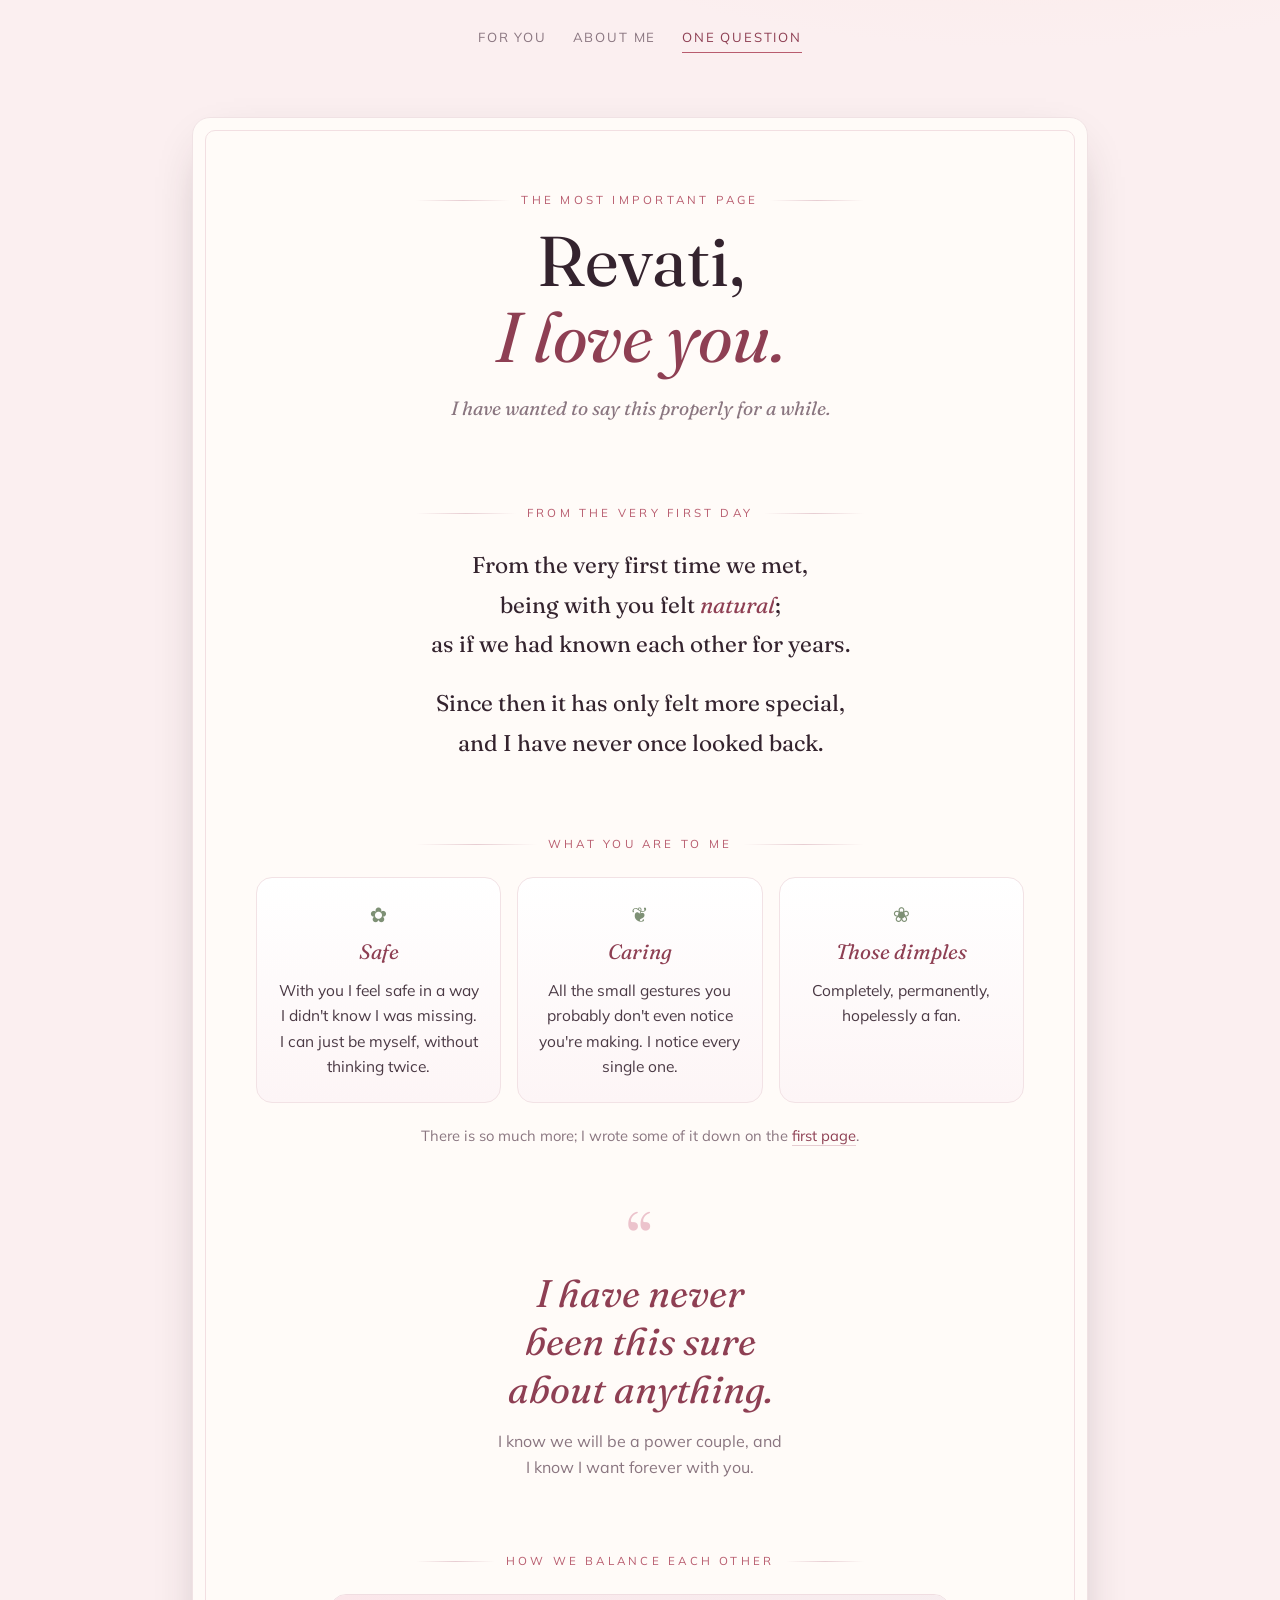
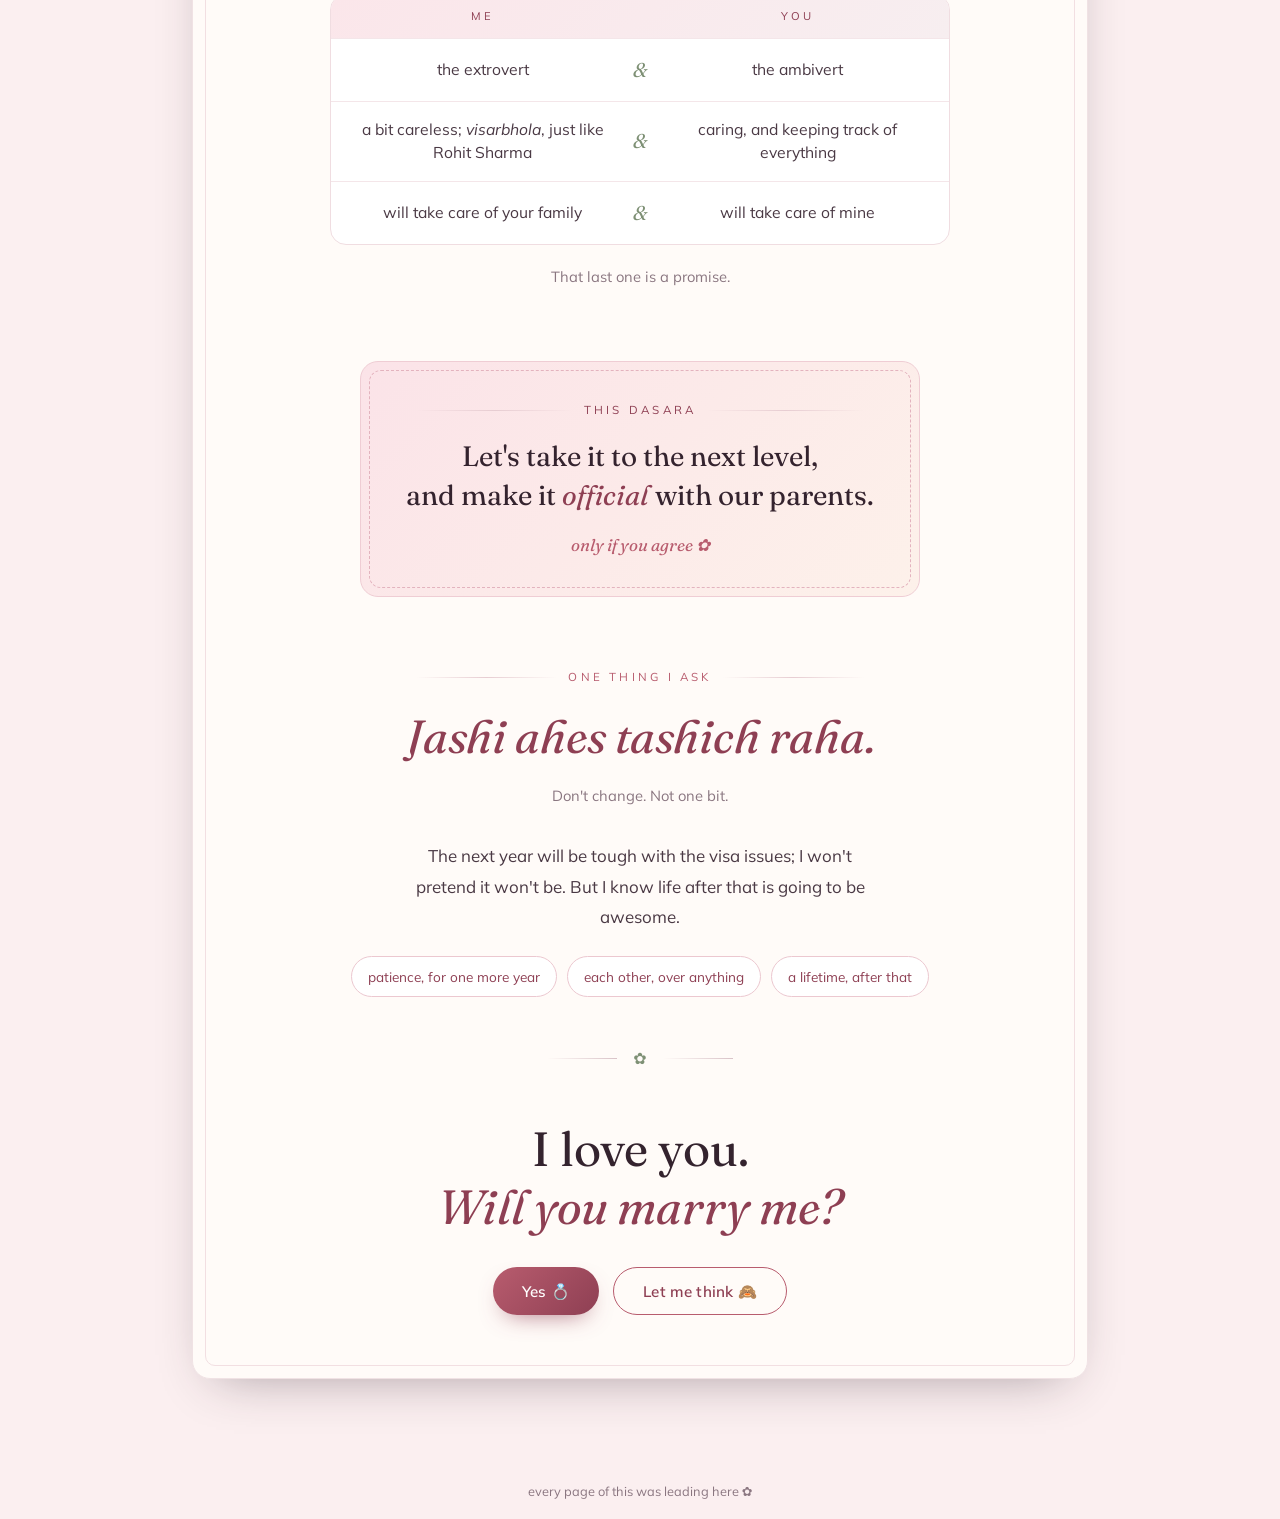
==== commit f0e70d63: "updated date content" ====
--- a/date.html
+++ b/date.html
@@ -10,28 +10,94 @@
   <style>
     /* ---------- page-only styles for the proposal ---------- */
 
-    /* "we balance each other" pairs */
-    .balance {
-      list-style: none; padding: 0; margin: 0.4rem 0 2rem;
-      display: grid; gap: 0.8rem;
-    }
-    .balance li {
-      display: grid; grid-template-columns: 1fr auto 1fr; align-items: center; gap: 0.9rem;
-      padding: 1rem 1.2rem; border-radius: 14px;
+    /* ---------- proposal layout ---------- */
+    .letter { text-align: center; }
+    .letter p { margin-left: auto; margin-right: auto; }
+    .hero { padding: 0.6rem 0 0.4rem; }
+    .hero h1 { font-size: clamp(2.8rem, 9vw, 4.4rem); line-height: 1.08; margin-bottom: 1rem; }
+    .hero-sub { font-family: var(--display); font-style: italic; font-size: 1.2rem; color: var(--muted); margin-bottom: 0; }
+
+    .sec { margin-top: clamp(3rem, 8vw, 4.4rem); }
+    .sec > .eyebrow { margin-bottom: 1.4rem; }
+
+    .stanza {
+      font-family: var(--display); font-size: clamp(1.18rem, 3.4vw, 1.42rem);
+      line-height: 1.75; color: var(--ink); max-width: 34ch; margin-bottom: 1.2rem;
+    }
+    .stanza em { color: var(--rose-deep); }
+
+    .small-note { font-size: 0.92rem; color: var(--muted); margin-top: 1.2rem; margin-bottom: 0; }
+    .small-note a { color: var(--rose-deep); text-decoration: none; border-bottom: 1px solid #e6ccd1; }
+    .soft { color: #4a3944; max-width: 46ch; margin-top: 2rem; }
+
+    /* three little cards */
+    .trio { list-style: none; padding: 0; margin: 0; display: grid; gap: 1rem; grid-template-columns: 1fr; }
+    @media (min-width: 680px) { .trio { grid-template-columns: repeat(3, 1fr); } }
+    .trio li {
+      padding: 1.6rem 1.3rem 1.4rem; border-radius: 16px;
       background: linear-gradient(180deg, #fff 0%, #fdf5f6 100%);
       border: 1px solid #f2e2e5;
     }
-    .balance .who {
-      display: block; font-size: 0.68rem; letter-spacing: 0.22em; text-transform: uppercase;
-      color: var(--rose); margin-bottom: 0.15rem;
-    }
-    .balance .me  { text-align: right; }
-    .balance .you { text-align: left; }
-    .balance .txt { color: #4a3944; font-size: 0.98rem; line-height: 1.5; }
-    .balance .amp { font-family: var(--display); font-style: italic; color: var(--sage); font-size: 1.3rem; }
+    .trio .glyph { display: block; color: var(--sage); font-size: 1.3rem; line-height: 1; margin-bottom: 0.6rem; }
+    .trio .k { display: block; font-family: var(--display); font-style: italic; font-size: 1.3rem; color: var(--rose-deep); margin-bottom: 0.5rem; }
+    .trio p { font-size: 0.97rem; line-height: 1.65; margin: 0; color: #4a3944; }
+
+    /* pull quote */
+    .pull { margin: 0 auto; padding: 0 0.5rem; max-width: 30ch; position: relative; }
+    .pull::before {
+      content: "\201C"; display: block; font-family: var(--display); font-size: 4.5rem;
+      line-height: 0.6; color: #ecc3cc; margin-bottom: 0.4rem;
+    }
+    .pull p {
+      font-family: var(--display); font-style: italic; font-size: clamp(1.7rem, 5.4vw, 2.4rem);
+      line-height: 1.25; color: var(--rose-deep); margin-bottom: 1rem;
+    }
+    .pull cite { display: block; font-style: normal; color: var(--muted); font-size: 1rem; line-height: 1.6; }
+
+    /* balance table */
+    .balance {
+      max-width: 620px; margin: 0 auto; border-radius: 16px; overflow: hidden;
+      border: 1px solid #f0dde1; background: #fff;
+    }
+    .bal-head, .bal-row { display: grid; grid-template-columns: 1fr 44px 1fr; align-items: center; }
+    .bal-head {
+      background: linear-gradient(135deg, #fbe6ea 0%, #f7eef0 100%);
+      font-size: 0.7rem; letter-spacing: 0.26em; text-transform: uppercase; color: var(--rose-deep);
+      padding: 0.75rem 1rem;
+    }
+    .bal-row { padding: 1rem; border-top: 1px solid #f4e6e9; font-size: 0.98rem; line-height: 1.5; color: #4a3944; }
+    .bal-row .amp { font-family: var(--display); font-style: italic; color: var(--sage); font-size: 1.25rem; }
+
+    /* Dasara invitation */
+    .invite {
+      position: relative; max-width: 560px; margin: 0 auto;
+      padding: 2.4rem 1.6rem 2.2rem; border-radius: 18px;
+      background: linear-gradient(135deg, #fbe3e8 0%, #fdf1ea 100%);
+      border: 1px solid #efcdd4;
+    }
+    .invite::before {
+      content: ""; position: absolute; inset: 8px; border-radius: 12px;
+      border: 1px dashed #e3b3be; pointer-events: none;
+    }
+    .invite .eyebrow { color: var(--rose-deep); margin-bottom: 1rem; }
+    .invite-main { font-family: var(--display); font-size: clamp(1.35rem, 4vw, 1.75rem); line-height: 1.4; color: var(--ink); margin-bottom: 0.9rem; }
+    .invite-main em { color: var(--rose-deep); }
+    .invite-sub { font-family: var(--display); font-style: italic; color: var(--rose); margin: 0; }
+
+    /* the one request */
+    .big-italic { font-family: var(--display); font-style: italic; font-size: clamp(2rem, 7vw, 2.9rem); line-height: 1.15; color: var(--rose-deep); margin-bottom: 0; }
+
+    .chips { list-style: none; padding: 0; margin: 1.4rem 0 0; display: flex; flex-wrap: wrap; gap: 0.6rem; justify-content: center; }
+    .chips li {
+      font-size: 0.85rem; padding: 0.5rem 1rem; border-radius: 999px;
+      border: 1px solid #ecc8d0; color: var(--rose-deep); background: #fff;
+    }
+
     @media (max-width: 520px) {
-      .balance li { grid-template-columns: 1fr; text-align: center; gap: 0.3rem; }
-      .balance .me, .balance .you { text-align: center; }
+      .bal-head, .bal-row { grid-template-columns: 1fr 30px 1fr; padding-left: 0.7rem; padding-right: 0.7rem; }
+      .bal-row { font-size: 0.9rem; }
+      .stanza br, .invite-main br { display: none; }
+      .stanza { max-width: 28ch; }
     }
 
     /* the question itself */
@@ -112,56 +178,101 @@
 
   <main class="wrap">
     <article class="letter">
-      <p class="eyebrow">the most important page · page three</p>
-
-      <h1>Revati,<br /><em>I love you.</em></h1>
-
-      <p class="lead">
-        There; I finally said it properly. It feels special with you. It felt so natural from the
-        very first time we met, and I never looked back after that.
-      </p>
-
-      <p>
-        With you, I feel safe. Secure. Like I can just be myself without thinking twice. And yes, I am
-        officially a fan of those cute dimples. I love how caring you are, and all your small gestures;
-        the ones you probably don't even notice you're doing. There are so many things I love about you;
-        I wrote down a few of them on the first page.
-      </p>
-
-      <p>
-        I am confident that we will be a power couple, and I am confident that I can stay with you
-        forever. We balance each other in every way that matters:
-      </p>
-
-      <ul class="balance">
-        <li>
-          <span class="me"><span class="who">me</span><span class="txt">the extrovert</span></span>
-          <span class="amp">&amp;</span>
-          <span class="you"><span class="who">you</span><span class="txt">the ambivert</span></span>
-        </li>
-        <li>
-          <span class="me"><span class="who">me</span><span class="txt">a bit careless; <em>visarbhola</em>, just like Rohit Sharma</span></span>
-          <span class="amp">&amp;</span>
-          <span class="you"><span class="who">you</span><span class="txt">caring, and keeping track of everything</span></span>
-        </li>
-        <li>
-          <span class="me"><span class="who">me</span><span class="txt">I promise to take care of your family</span></span>
-          <span class="amp">&amp;</span>
-          <span class="you"><span class="who">you</span><span class="txt">I know you will take care of mine</span></span>
-        </li>
-      </ul>
-
-      <p>
-        So let's take this to the next level. Let's make it official with our parents on
-        <strong>Dasara</strong>; only if you agree.
-      </p>
-
-      <p>
-        And please, don't change. <em>Jashi ahes tashich raha.</em> The next year is going to be tough
-        for us with the visa issues; I won't pretend it won't be. But I know life after that is going
-        to be awesome. Let's keep our patience for one more year, and always choose each other over
-        anything else.
-      </p>
+      <!-- ===== opening ===== -->
+      <header class="hero">
+        <p class="eyebrow">the most important page</p>
+        <h1>Revati,<br /><em>I love you.</em></h1>
+        <p class="hero-sub">I have wanted to say this properly for a while.</p>
+      </header>
+
+      <!-- ===== how it began ===== -->
+      <section class="sec">
+        <p class="eyebrow">from the very first day</p>
+        <p class="stanza">
+          From the very first time we met,<br />
+          being with you felt <em>natural</em>;<br />
+          as if we had known each other for years.
+        </p>
+        <p class="stanza">
+          Since then it has only felt more special,<br />
+          and I have never once looked back.
+        </p>
+      </section>
+
+      <!-- ===== what you are to me ===== -->
+      <section class="sec">
+        <p class="eyebrow">what you are to me</p>
+        <ul class="trio">
+          <li>
+            <span class="glyph" aria-hidden="true">&#10047;</span>
+            <span class="k">Safe</span>
+            <p>With you I feel safe in a way I didn't know I was missing. I can just be myself, without thinking twice.</p>
+          </li>
+          <li>
+            <span class="glyph" aria-hidden="true">&#10086;</span>
+            <span class="k">Caring</span>
+            <p>All the small gestures you probably don't even notice you're making. I notice every single one.</p>
+          </li>
+          <li>
+            <span class="glyph" aria-hidden="true">&#10048;</span>
+            <span class="k">Those dimples</span>
+            <p>Completely, permanently, hopelessly a fan.</p>
+          </li>
+        </ul>
+        <p class="small-note">There is so much more; I wrote some of it down on the <a href="index.html">first page</a>.</p>
+      </section>
+
+      <!-- ===== pull quote ===== -->
+      <section class="sec">
+        <blockquote class="pull">
+          <p>I have never been this sure about anything.</p>
+          <cite>I know we will be a power couple, and I know I want forever with you.</cite>
+        </blockquote>
+      </section>
+
+      <!-- ===== balance ===== -->
+      <section class="sec">
+        <p class="eyebrow">how we balance each other</p>
+        <div class="balance">
+          <div class="bal-head"><span>me</span><span></span><span>you</span></div>
+          <div class="bal-row">
+            <span class="me">the extrovert</span><span class="amp">&amp;</span><span class="you">the ambivert</span>
+          </div>
+          <div class="bal-row">
+            <span class="me">a bit careless; <em>visarbhola</em>, just like Rohit Sharma</span><span class="amp">&amp;</span><span class="you">caring, and keeping track of everything</span>
+          </div>
+          <div class="bal-row">
+            <span class="me">will take care of your family</span><span class="amp">&amp;</span><span class="you">will take care of mine</span>
+          </div>
+        </div>
+        <p class="small-note">That last one is a promise.</p>
+      </section>
+
+      <!-- ===== the next step ===== -->
+      <section class="sec">
+        <div class="invite">
+          <p class="eyebrow">this Dasara</p>
+          <p class="invite-main">Let's take it to the next level, <br />and make it <em>official</em> with our parents.</p>
+          <p class="invite-sub">only if you agree &#10047;</p>
+        </div>
+      </section>
+
+      <!-- ===== one request ===== -->
+      <section class="sec">
+        <p class="eyebrow">one thing I ask</p>
+        <p class="big-italic">Jashi ahes tashich raha.</p>
+        <p class="small-note">Don't change. Not one bit.</p>
+
+        <p class="center soft">
+          The next year will be tough with the visa issues; I won't pretend it won't be.
+          But I know life after that is going to be awesome.
+        </p>
+        <ul class="chips">
+          <li>patience, for one more year</li>
+          <li>each other, over anything</li>
+          <li>a lifetime, after that</li>
+        </ul>
+      </section>
 
       <div class="divider"><span class="line"></span>&#10047;<span class="line"></span></div>
 
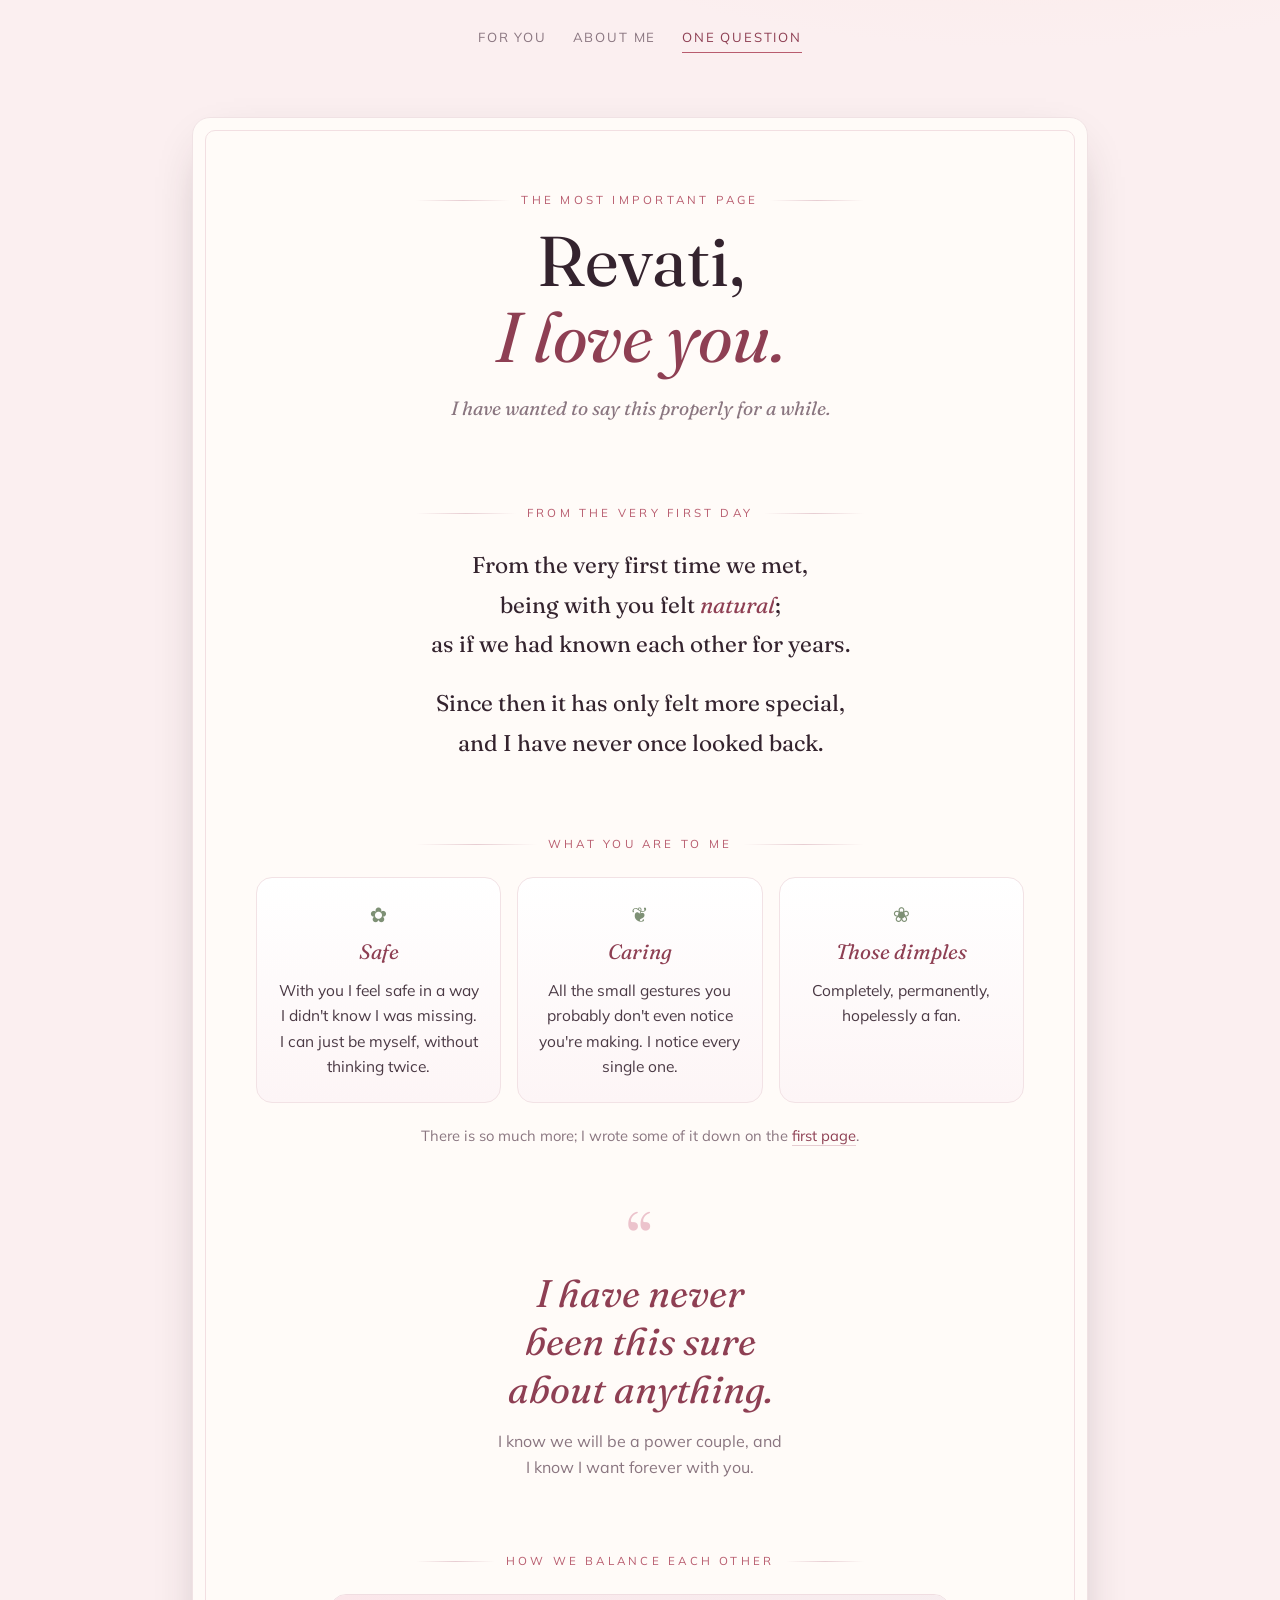
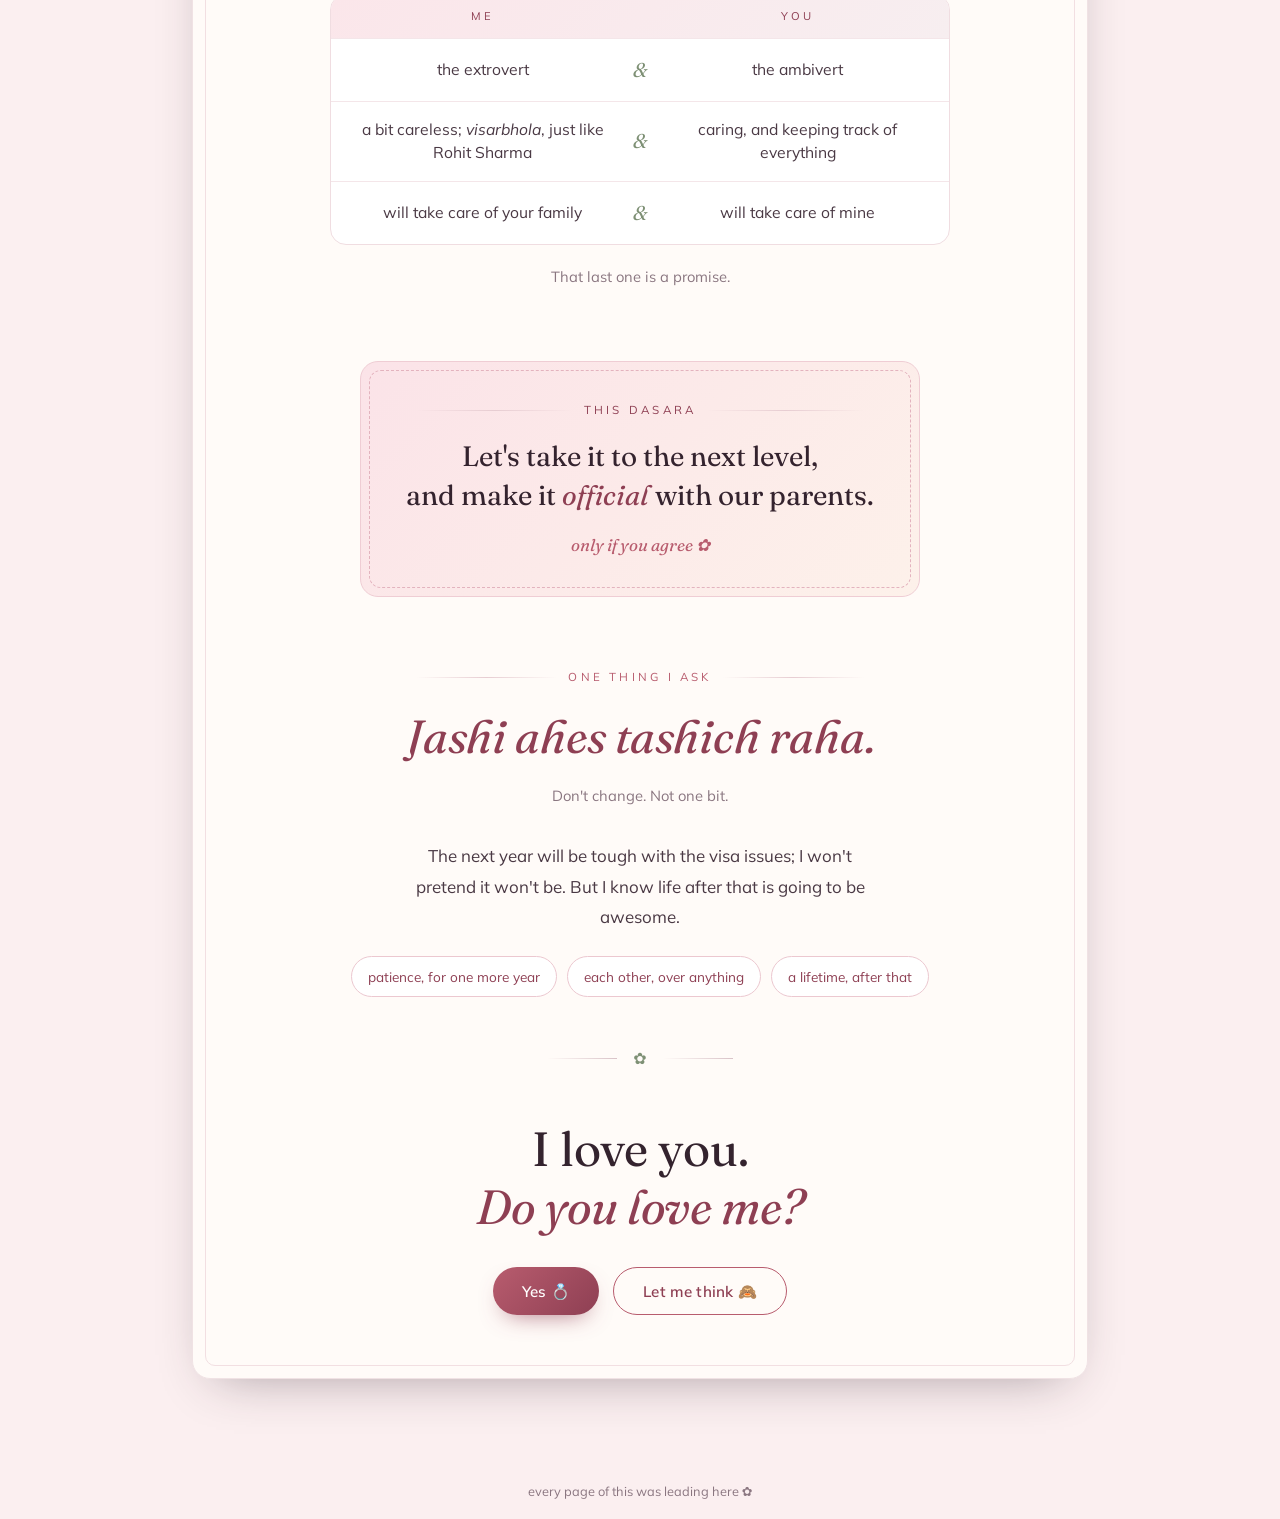
==== commit 9679010e: "updated the message" ====
--- a/date.html
+++ b/date.html
@@ -278,7 +278,7 @@
 
       <!-- the question -->
       <div id="ask" class="center">
-        <p class="question">I love you.<br /><em>Will you marry me?</em></p>
+        <p class="question">I love you.<br /><em>Do you love me?</em></p>
         <div class="btn-row">
           <button class="btn" id="yesBtn">Yes &#128141;</button>
           <button class="btn ghost" id="thinkBtn">Let me think &#128584;</button>
@@ -374,7 +374,7 @@
       ringWrap.hidden = false;
       requestAnimationFrame(() => ringWrap.classList.add('show'));
       replyText.innerHTML = 'You just made me the happiest person alive. &#10084;&#65039;';
-      replySub.textContent = "Dasara it is — let's tell our parents together. I love you, Revati. Forever starts now.";
+      replySub.textContent = "Dasara it is, let's tell our parents together. I love you, Revati. Forever starts now.";
       heartShower();
       reply.scrollIntoView({ behavior: reduce ? 'auto' : 'smooth', block: 'center' });
     });
@@ -383,7 +383,7 @@
       ask.hidden = true;
       reply.hidden = false;
       replyText.innerHTML = 'Take all the time you need. &#127800;';
-      replySub.textContent = "There's no rush — my answer isn't going anywhere, and neither am I.";
+      replySub.textContent = "There's no rush, my answer isn't going anywhere, and neither am I.";
       reply.scrollIntoView({ behavior: reduce ? 'auto' : 'smooth', block: 'center' });
     });
   </script>
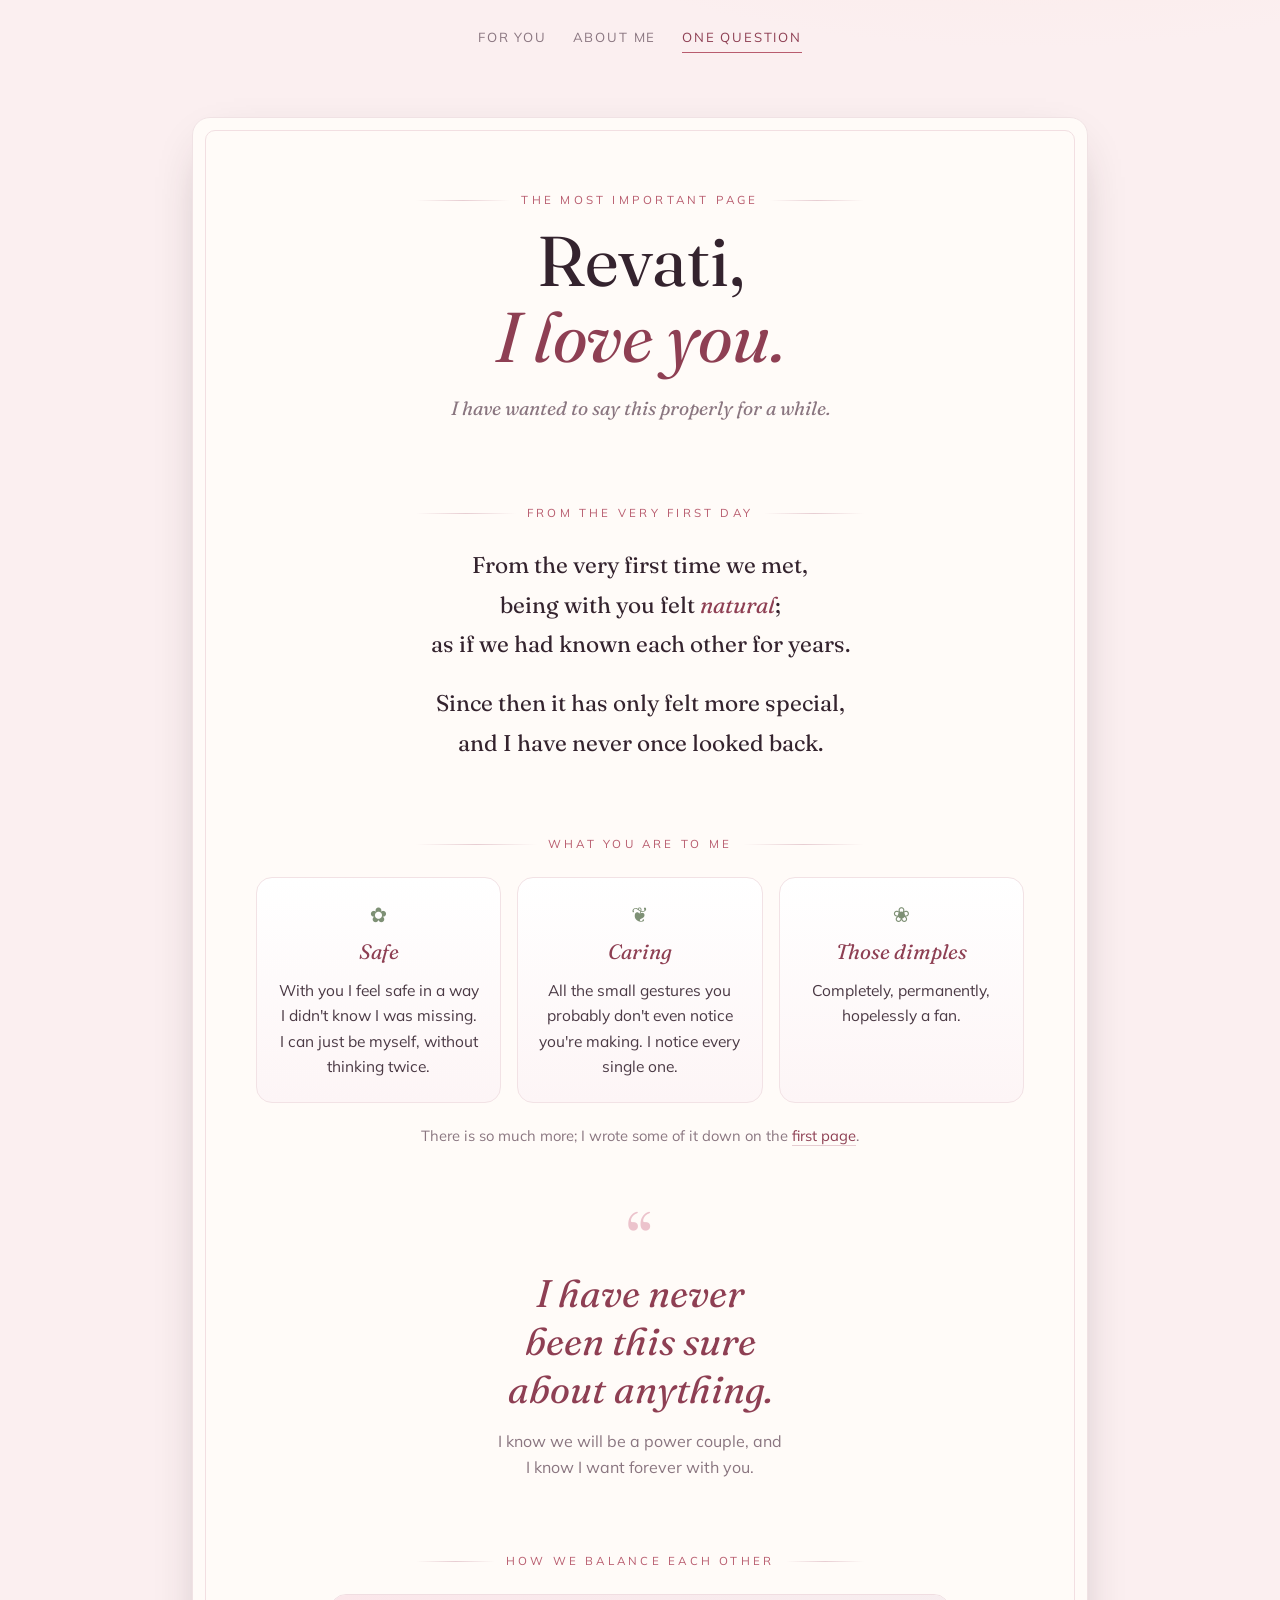
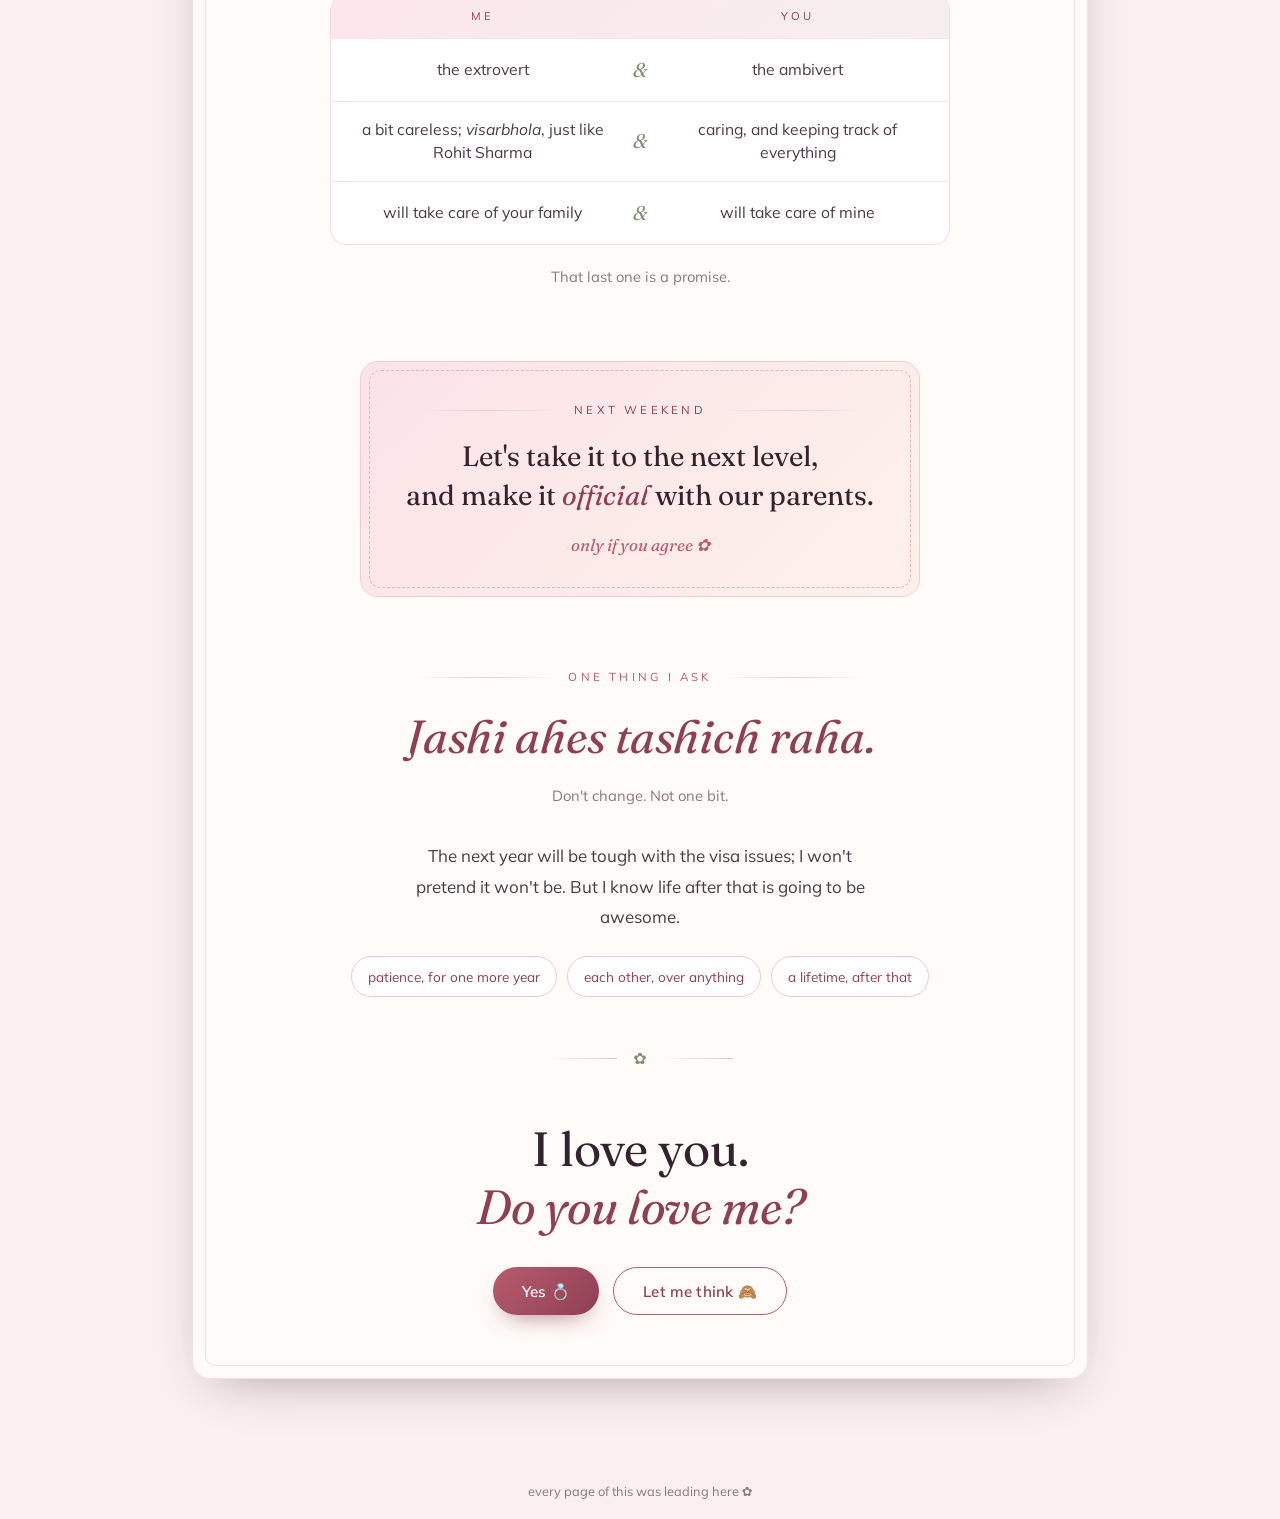
==== commit 3b33f9d9: "Changed date" ====
--- a/date.html
+++ b/date.html
@@ -251,7 +251,7 @@
       <!-- ===== the next step ===== -->
       <section class="sec">
         <div class="invite">
-          <p class="eyebrow">this Dasara</p>
+          <p class="eyebrow">Next Weekend</p>
           <p class="invite-main">Let's take it to the next level, <br />and make it <em>official</em> with our parents.</p>
           <p class="invite-sub">only if you agree &#10047;</p>
         </div>
@@ -374,7 +374,7 @@
       ringWrap.hidden = false;
       requestAnimationFrame(() => ringWrap.classList.add('show'));
       replyText.innerHTML = 'You just made me the happiest person alive. &#10084;&#65039;';
-      replySub.textContent = "Dasara it is, let's tell our parents together. I love you, Revati. Forever starts now.";
+      replySub.textContent = "No rush : let’s tell our parents whenever it feels right for both of us. Vahini’s delivery is on the 21st, so my family has a lot going on next week; I’ll tell them next weekend, or whenever the moment feels right. You do the same, at your own pace. I love you, Revati. Forever starts now.";
       heartShower();
       reply.scrollIntoView({ behavior: reduce ? 'auto' : 'smooth', block: 'center' });
     });
